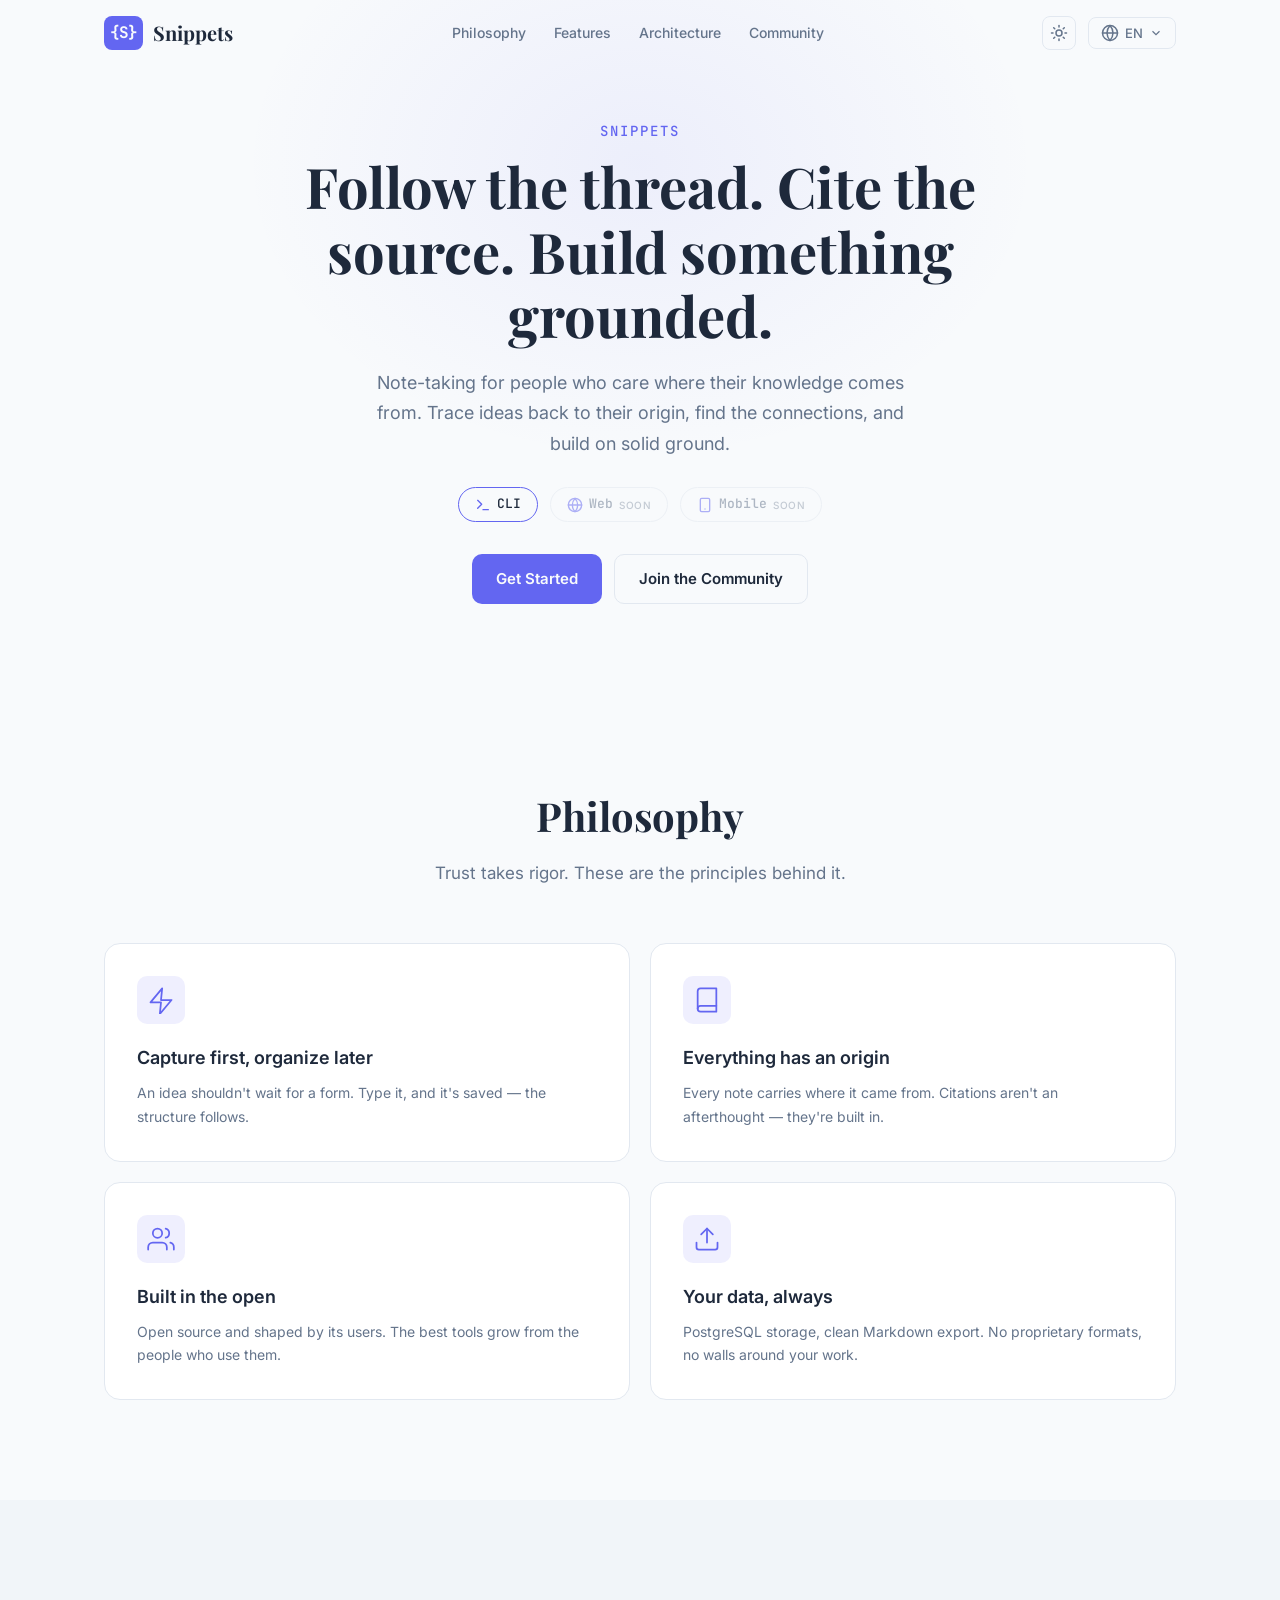
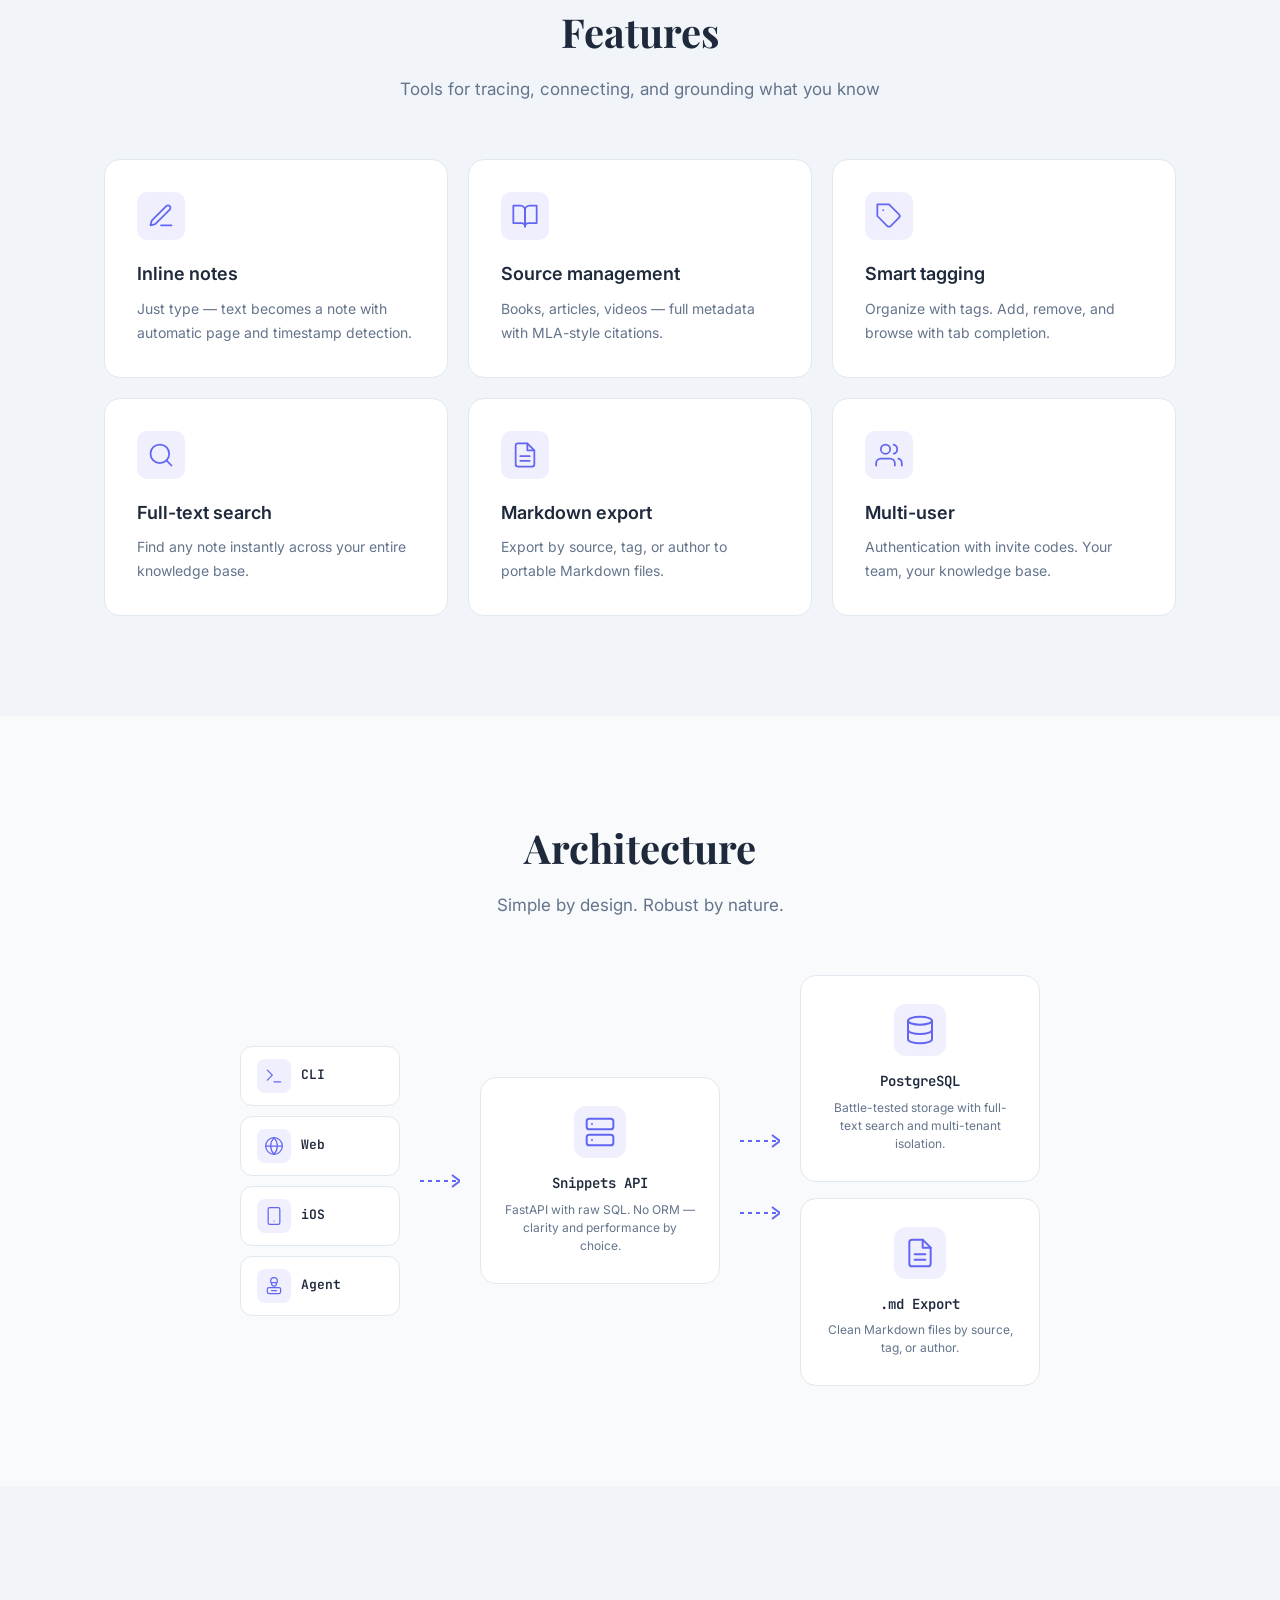
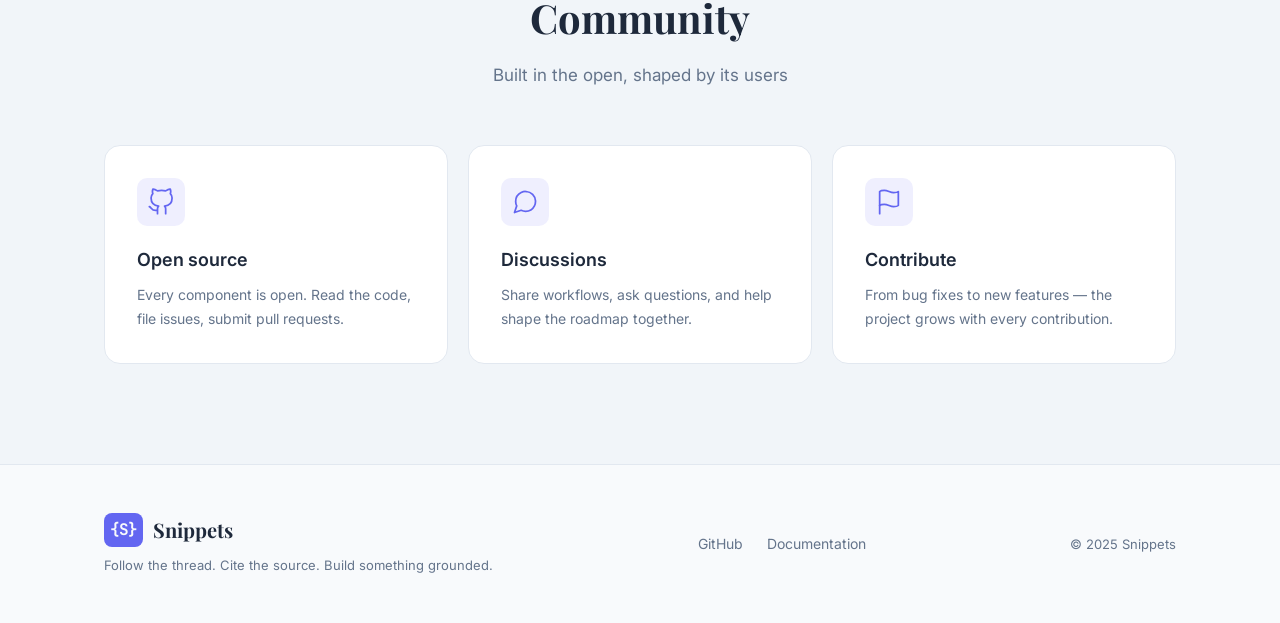
==== index.html @ 4812887b "Point community CTA to Reddit r/Snippets_eu Co-Authored-By: Claude Opus 4.6 <noreply@anthropic.com>" ====
<!DOCTYPE html>
<html lang="en" dir="ltr">
<head>
  <meta charset="UTF-8">
  <meta name="viewport" content="width=device-width, initial-scale=1.0">
  <title data-i18n="meta.title">Snippets — Follow the thread. Cite the source. Build something grounded.</title>
  <meta name="description" content="Note-taking tools for people who care where their knowledge comes from. Trace ideas to their source across CLI, web, and mobile.">
  <link rel="icon" href="data:image/svg+xml,<svg xmlns='http://www.w3.org/2000/svg' viewBox='0 0 32 32'><rect width='32' height='32' rx='6' fill='%236366f1'/><text x='16' y='23' text-anchor='middle' font-family='monospace' font-size='16' font-weight='bold' fill='%23ffffff'>{S}</text></svg>">
  <link rel="preconnect" href="https://fonts.googleapis.com">
  <link rel="preconnect" href="https://fonts.gstatic.com" crossorigin>
  <link href="https://fonts.googleapis.com/css2?family=Inter:wght@400;500;600;700&family=Playfair+Display:wght@700&family=JetBrains+Mono:wght@400;500&display=swap" rel="stylesheet">
  <link rel="stylesheet" href="style.css?v=4">
</head>
<body>

  <!-- Navigation -->
  <nav class="nav" id="nav">
    <div class="container nav-inner">
      <a href="#" class="nav-logo">
        <span class="logo-mark">{S}</span>
        <span class="logo-text">Snippets</span>
      </a>
      <div class="nav-links" id="nav-links">
        <a href="#philosophy" data-i18n="nav.philosophy">Philosophy</a>
        <a href="#features" data-i18n="nav.features">Features</a>
        <a href="#architecture" data-i18n="nav.architecture">Architecture</a>
        <a href="#community" data-i18n="nav.community">Community</a>
      </div>
      <div class="nav-actions">
        <button class="theme-toggle" id="theme-toggle" aria-label="Toggle theme">
          <svg class="icon-auto" width="18" height="18" viewBox="0 0 24 24" fill="none" stroke="currentColor" stroke-width="2" stroke-linecap="round" stroke-linejoin="round"><circle cx="12" cy="12" r="4"/><path d="M12 2v2"/><path d="M12 20v2"/><path d="M4.93 4.93l1.41 1.41"/><path d="M17.66 17.66l1.41 1.41"/><path d="M2 12h2"/><path d="M20 12h2"/><path d="M4.93 19.07l1.41-1.41"/><path d="M17.66 6.34l1.41-1.41"/></svg>
          <svg class="icon-sun" width="18" height="18" viewBox="0 0 24 24" fill="none" stroke="currentColor" stroke-width="2" stroke-linecap="round" stroke-linejoin="round"><circle cx="12" cy="12" r="5"/><path d="M12 1v2"/><path d="M12 21v2"/><path d="M4.22 4.22l1.42 1.42"/><path d="M18.36 18.36l1.42 1.42"/><path d="M1 12h2"/><path d="M21 12h2"/><path d="M4.22 19.78l1.42-1.42"/><path d="M18.36 5.64l1.42-1.42"/></svg>
          <svg class="icon-moon" width="18" height="18" viewBox="0 0 24 24" fill="none" stroke="currentColor" stroke-width="2" stroke-linecap="round" stroke-linejoin="round"><path d="M21 12.79A9 9 0 1 1 11.21 3 7 7 0 0 0 21 12.79z"/></svg>
        </button>
        <div class="lang-switcher" id="lang-switcher">
          <button class="lang-btn" id="lang-btn" aria-label="Select language">
            <svg width="18" height="18" viewBox="0 0 24 24" fill="none" stroke="currentColor" stroke-width="2" stroke-linecap="round" stroke-linejoin="round"><circle cx="12" cy="12" r="10"/><path d="M2 12h20"/><path d="M12 2a15.3 15.3 0 0 1 4 10 15.3 15.3 0 0 1-4 10 15.3 15.3 0 0 1-4-10 15.3 15.3 0 0 1 4-10z"/></svg>
            <span id="current-lang">EN</span>
            <svg class="chevron" width="14" height="14" viewBox="0 0 24 24" fill="none" stroke="currentColor" stroke-width="2"><path d="M6 9l6 6 6-6"/></svg>
          </button>
          <div class="lang-dropdown" id="lang-dropdown"></div>
        </div>
        <button class="hamburger" id="hamburger" aria-label="Menu">
          <span></span><span></span><span></span>
        </button>
      </div>
    </div>
  </nav>

  <!-- Hero -->
  <section class="hero" id="hero">
    <div class="hero-glow"></div>
    <div class="container hero-inner">
      <div class="hero-content">
        <h1>
          <span class="hero-pre">Snippets</span>
          <span class="hero-tagline" data-i18n="hero.tagline">Follow the thread.<br>Cite the source.<br>Build something grounded.</span>
        </h1>
        <p class="hero-subtitle" data-i18n="hero.subtitle">Note-taking for people who care where their knowledge comes from. Trace ideas back to their origin, find the connections, and build on solid ground.</p>
        <div class="hero-platforms">
          <a href="https://cli.snippets.eu" class="platform-tag platform-active">
            <svg width="16" height="16" viewBox="0 0 24 24" fill="none" stroke="currentColor" stroke-width="2" stroke-linecap="round" stroke-linejoin="round"><polyline points="4 17 10 11 4 5"/><line x1="12" y1="19" x2="20" y2="19"/></svg>
            CLI
          </a>
          <span class="platform-tag platform-soon">
            <svg width="16" height="16" viewBox="0 0 24 24" fill="none" stroke="currentColor" stroke-width="2" stroke-linecap="round" stroke-linejoin="round"><circle cx="12" cy="12" r="10"/><line x1="2" y1="12" x2="22" y2="12"/><path d="M12 2a15.3 15.3 0 0 1 4 10 15.3 15.3 0 0 1-4 10 15.3 15.3 0 0 1-4-10 15.3 15.3 0 0 1 4-10z"/></svg>
            Web <small>soon</small>
          </span>
          <span class="platform-tag platform-soon">
            <svg width="16" height="16" viewBox="0 0 24 24" fill="none" stroke="currentColor" stroke-width="2" stroke-linecap="round" stroke-linejoin="round"><rect x="5" y="2" width="14" height="20" rx="2" ry="2"/><line x1="12" y1="18" x2="12.01" y2="18"/></svg>
            Mobile <small>soon</small>
          </span>
        </div>
        <div class="hero-ctas">
          <a href="https://cli.snippets.eu/#setup" class="btn btn-primary" data-i18n="hero.cta">Get Started</a>
          <a href="https://www.reddit.com/r/Snippets_eu/" class="btn btn-secondary" data-i18n="hero.community">Join the Community</a>
        </div>
      </div>
    </div>
  </section>

  <!-- Philosophy -->
  <section class="section" id="philosophy">
    <div class="container">
      <div class="section-header reveal">
        <h2 data-i18n="phil.title">Philosophy</h2>
        <p data-i18n="phil.subtitle">Trust takes rigor. These are the principles behind it.</p>
      </div>
      <div class="grid grid-2x2">
        <div class="card reveal">
          <div class="card-icon">
            <svg width="28" height="28" viewBox="0 0 24 24" fill="none" stroke="currentColor" stroke-width="1.5" stroke-linecap="round" stroke-linejoin="round"><path d="M13 2L3 14h9l-1 10 10-12h-9l1-10z"/></svg>
          </div>
          <h3 data-i18n="phil.speed.title">Capture first, organize later</h3>
          <p data-i18n="phil.speed.desc">An idea shouldn't wait for a form. Type it, and it's saved — the structure follows.</p>
        </div>
        <div class="card reveal">
          <div class="card-icon">
            <svg width="28" height="28" viewBox="0 0 24 24" fill="none" stroke="currentColor" stroke-width="1.5" stroke-linecap="round" stroke-linejoin="round"><path d="M4 19.5A2.5 2.5 0 0 1 6.5 17H20"/><path d="M6.5 2H20v20H6.5A2.5 2.5 0 0 1 4 19.5v-15A2.5 2.5 0 0 1 6.5 2z"/></svg>
          </div>
          <h3 data-i18n="phil.source.title">Everything has an origin</h3>
          <p data-i18n="phil.source.desc">Every note carries where it came from. Citations aren't an afterthought — they're built in.</p>
        </div>
        <div class="card reveal">
          <div class="card-icon">
            <svg width="28" height="28" viewBox="0 0 24 24" fill="none" stroke="currentColor" stroke-width="1.5" stroke-linecap="round" stroke-linejoin="round"><path d="M17 21v-2a4 4 0 0 0-4-4H5a4 4 0 0 0-4 4v2"/><circle cx="9" cy="7" r="4"/><path d="M23 21v-2a4 4 0 0 0-3-3.87"/><path d="M16 3.13a4 4 0 0 1 0 7.75"/></svg>
          </div>
          <h3 data-i18n="phil.community.title">Built in the open</h3>
          <p data-i18n="phil.community.desc">Open source and shaped by its users. The best tools grow from the people who use them.</p>
        </div>
        <div class="card reveal">
          <div class="card-icon">
            <svg width="28" height="28" viewBox="0 0 24 24" fill="none" stroke="currentColor" stroke-width="1.5" stroke-linecap="round" stroke-linejoin="round"><path d="M21 15v4a2 2 0 0 1-2 2H5a2 2 0 0 1-2-2v-4"/><polyline points="17 8 12 3 7 8"/><line x1="12" y1="3" x2="12" y2="15"/></svg>
          </div>
          <h3 data-i18n="phil.export.title">Your data, always</h3>
          <p data-i18n="phil.export.desc">PostgreSQL storage, clean Markdown export. No proprietary formats, no walls around your work.</p>
        </div>
      </div>
    </div>
  </section>

  <!-- Features -->
  <section class="section section-alt" id="features">
    <div class="container">
      <div class="section-header reveal">
        <h2 data-i18n="feat.title">Features</h2>
        <p data-i18n="feat.subtitle">Tools for tracing, connecting, and grounding what you know</p>
      </div>
      <div class="grid grid-3x2">
        <div class="card reveal">
          <div class="card-icon">
            <svg width="28" height="28" viewBox="0 0 24 24" fill="none" stroke="currentColor" stroke-width="1.5" stroke-linecap="round" stroke-linejoin="round"><path d="M12 20h9"/><path d="M16.5 3.5a2.121 2.121 0 0 1 3 3L7 19l-4 1 1-4L16.5 3.5z"/></svg>
          </div>
          <h3 data-i18n="feat.notes.title">Inline notes</h3>
          <p data-i18n="feat.notes.desc">Just type — text becomes a note with automatic page and timestamp detection.</p>
        </div>
        <div class="card reveal">
          <div class="card-icon">
            <svg width="28" height="28" viewBox="0 0 24 24" fill="none" stroke="currentColor" stroke-width="1.5" stroke-linecap="round" stroke-linejoin="round"><path d="M2 3h6a4 4 0 0 1 4 4v14a3 3 0 0 0-3-3H2z"/><path d="M22 3h-6a4 4 0 0 0-4 4v14a3 3 0 0 1 3-3h7z"/></svg>
          </div>
          <h3 data-i18n="feat.sources.title">Source management</h3>
          <p data-i18n="feat.sources.desc">Books, articles, videos — full metadata with MLA-style citations.</p>
        </div>
        <div class="card reveal">
          <div class="card-icon">
            <svg width="28" height="28" viewBox="0 0 24 24" fill="none" stroke="currentColor" stroke-width="1.5" stroke-linecap="round" stroke-linejoin="round"><path d="M20.59 13.41l-7.17 7.17a2 2 0 0 1-2.83 0L2 12V2h10l8.59 8.59a2 2 0 0 1 0 2.82z"/><line x1="7" y1="7" x2="7.01" y2="7"/></svg>
          </div>
          <h3 data-i18n="feat.tags.title">Smart tagging</h3>
          <p data-i18n="feat.tags.desc">Organize with tags. Add, remove, and browse with tab completion.</p>
        </div>
        <div class="card reveal">
          <div class="card-icon">
            <svg width="28" height="28" viewBox="0 0 24 24" fill="none" stroke="currentColor" stroke-width="1.5" stroke-linecap="round" stroke-linejoin="round"><circle cx="11" cy="11" r="8"/><line x1="21" y1="21" x2="16.65" y2="16.65"/></svg>
          </div>
          <h3 data-i18n="feat.search.title">Full-text search</h3>
          <p data-i18n="feat.search.desc">Find any note instantly across your entire knowledge base.</p>
        </div>
        <div class="card reveal">
          <div class="card-icon">
            <svg width="28" height="28" viewBox="0 0 24 24" fill="none" stroke="currentColor" stroke-width="1.5" stroke-linecap="round" stroke-linejoin="round"><path d="M14 2H6a2 2 0 0 0-2 2v16a2 2 0 0 0 2 2h12a2 2 0 0 0 2-2V8z"/><polyline points="14 2 14 8 20 8"/><line x1="16" y1="13" x2="8" y2="13"/><line x1="16" y1="17" x2="8" y2="17"/></svg>
          </div>
          <h3 data-i18n="feat.export.title">Markdown export</h3>
          <p data-i18n="feat.export.desc">Export by source, tag, or author to portable Markdown files.</p>
        </div>
        <div class="card reveal">
          <div class="card-icon">
            <svg width="28" height="28" viewBox="0 0 24 24" fill="none" stroke="currentColor" stroke-width="1.5" stroke-linecap="round" stroke-linejoin="round"><path d="M17 21v-2a4 4 0 0 0-4-4H5a4 4 0 0 0-4 4v2"/><circle cx="9" cy="7" r="4"/><path d="M23 21v-2a4 4 0 0 0-3-3.87"/><path d="M16 3.13a4 4 0 0 1 0 7.75"/></svg>
          </div>
          <h3 data-i18n="feat.multi.title">Multi-user</h3>
          <p data-i18n="feat.multi.desc">Authentication with invite codes. Your team, your knowledge base.</p>
        </div>
      </div>
    </div>
  </section>

  <!-- Architecture -->
  <section class="section" id="architecture">
    <div class="container">
      <div class="section-header reveal">
        <h2 data-i18n="arch.title">Architecture</h2>
        <p data-i18n="arch.subtitle">Simple by design. Robust by nature.</p>
      </div>
      <div class="arch-diagram reveal">
        <div class="arch-col arch-col-clients">
          <div class="arch-client">
            <div class="arch-client-icon">
              <svg width="20" height="20" viewBox="0 0 24 24" fill="none" stroke="currentColor" stroke-width="1.5" stroke-linecap="round" stroke-linejoin="round"><polyline points="4 17 10 11 4 5"/><line x1="12" y1="19" x2="20" y2="19"/></svg>
            </div>
            <span>CLI</span>
          </div>
          <div class="arch-client">
            <div class="arch-client-icon">
              <svg width="20" height="20" viewBox="0 0 24 24" fill="none" stroke="currentColor" stroke-width="1.5" stroke-linecap="round" stroke-linejoin="round"><circle cx="12" cy="12" r="10"/><line x1="2" y1="12" x2="22" y2="12"/><path d="M12 2a15.3 15.3 0 0 1 4 10 15.3 15.3 0 0 1-4 10 15.3 15.3 0 0 1-4-10 15.3 15.3 0 0 1 4-10z"/></svg>
            </div>
            <span>Web</span>
          </div>
          <div class="arch-client">
            <div class="arch-client-icon">
              <svg width="20" height="20" viewBox="0 0 24 24" fill="none" stroke="currentColor" stroke-width="1.5" stroke-linecap="round" stroke-linejoin="round"><rect x="5" y="2" width="14" height="20" rx="2" ry="2"/><line x1="12" y1="18" x2="12.01" y2="18"/></svg>
            </div>
            <span>iOS</span>
          </div>
          <div class="arch-client">
            <div class="arch-client-icon">
              <svg width="20" height="20" viewBox="0 0 24 24" fill="none" stroke="currentColor" stroke-width="1.5" stroke-linecap="round" stroke-linejoin="round"><path d="M12 2a4 4 0 0 1 4 4v1a1 1 0 0 1-1 1H9a1 1 0 0 1-1-1V6a4 4 0 0 1 4-4z"/><path d="M9 8v1a3 3 0 0 0 6 0V8"/><rect x="4" y="14" width="16" height="7" rx="2"/><line x1="9" y1="17.5" x2="15" y2="17.5"/></svg>
            </div>
            <span>Agent</span>
          </div>
        </div>
        <div class="arch-col arch-col-arrow">
          <svg width="40" height="24" viewBox="0 0 40 24"><path d="M0 12h40" stroke="var(--accent)" stroke-width="2" stroke-dasharray="4 4"/><path d="M32 6l8 6-8 6" fill="none" stroke="var(--accent)" stroke-width="2"/></svg>
        </div>
        <div class="arch-col arch-col-center">
          <div class="arch-node">
            <div class="arch-icon">
              <svg width="32" height="32" viewBox="0 0 24 24" fill="none" stroke="currentColor" stroke-width="1.5" stroke-linecap="round" stroke-linejoin="round"><rect x="2" y="2" width="20" height="8" rx="2" ry="2"/><rect x="2" y="14" width="20" height="8" rx="2" ry="2"/><line x1="6" y1="6" x2="6.01" y2="6"/><line x1="6" y1="18" x2="6.01" y2="18"/></svg>
            </div>
            <h3>Snippets API</h3>
            <p data-i18n="arch.api.desc">FastAPI with raw SQL. No ORM — clarity and performance by choice.</p>
          </div>
        </div>
        <div class="arch-col arch-col-arrow-split">
          <div class="arch-arrow-up">
            <svg width="40" height="24" viewBox="0 0 40 24"><path d="M0 12h40" stroke="var(--accent)" stroke-width="2" stroke-dasharray="4 4"/><path d="M32 6l8 6-8 6" fill="none" stroke="var(--accent)" stroke-width="2"/></svg>
          </div>
          <div class="arch-arrow-down">
            <svg width="40" height="24" viewBox="0 0 40 24"><path d="M0 12h40" stroke="var(--accent)" stroke-width="2" stroke-dasharray="4 4"/><path d="M32 6l8 6-8 6" fill="none" stroke="var(--accent)" stroke-width="2"/></svg>
          </div>
        </div>
        <div class="arch-col arch-col-outputs">
          <div class="arch-node">
            <div class="arch-icon">
              <svg width="32" height="32" viewBox="0 0 24 24" fill="none" stroke="currentColor" stroke-width="1.5" stroke-linecap="round" stroke-linejoin="round"><ellipse cx="12" cy="5" rx="9" ry="3"/><path d="M21 12c0 1.66-4 3-9 3s-9-1.34-9-3"/><path d="M3 5v14c0 1.66 4 3 9 3s9-1.34 9-3V5"/></svg>
            </div>
            <h3>PostgreSQL</h3>
            <p data-i18n="arch.db.desc">Battle-tested storage with full-text search and multi-tenant isolation.</p>
          </div>
          <div class="arch-node arch-node-export">
            <div class="arch-icon">
              <svg width="32" height="32" viewBox="0 0 24 24" fill="none" stroke="currentColor" stroke-width="1.5" stroke-linecap="round" stroke-linejoin="round"><path d="M14 2H6a2 2 0 0 0-2 2v16a2 2 0 0 0 2 2h12a2 2 0 0 0 2-2V8z"/><polyline points="14 2 14 8 20 8"/><line x1="16" y1="13" x2="8" y2="13"/><line x1="16" y1="17" x2="8" y2="17"/></svg>
            </div>
            <h3>.md Export</h3>
            <p data-i18n="arch.export.desc">Clean Markdown files by source, tag, or author.</p>
          </div>
        </div>
      </div>
    </div>
  </section>

  <!-- Community -->
  <section class="section section-alt" id="community">
    <div class="container">
      <div class="section-header reveal">
        <h2 data-i18n="comm.title">Community</h2>
        <p data-i18n="comm.subtitle">Built in the open, shaped by researchers</p>
      </div>
      <div class="grid grid-3">
        <div class="card reveal">
          <div class="card-icon">
            <svg width="28" height="28" viewBox="0 0 24 24" fill="none" stroke="currentColor" stroke-width="1.5" stroke-linecap="round" stroke-linejoin="round"><path d="M9 19c-5 1.5-5-2.5-7-3m14 6v-3.87a3.37 3.37 0 0 0-.94-2.61c3.14-.35 6.44-1.54 6.44-7A5.44 5.44 0 0 0 20 4.77 5.07 5.07 0 0 0 19.91 1S18.73.65 16 2.48a13.38 13.38 0 0 0-7 0C6.27.65 5.09 1 5.09 1A5.07 5.07 0 0 0 5 4.77a5.44 5.44 0 0 0-1.5 3.78c0 5.42 3.3 6.61 6.44 7A3.37 3.37 0 0 0 9 18.13V22"/></svg>
          </div>
          <h3 data-i18n="comm.open.title">Open source</h3>
          <p data-i18n="comm.open.desc">Every component is open. Read the code, file issues, submit pull requests.</p>
        </div>
        <div class="card reveal">
          <div class="card-icon">
            <svg width="28" height="28" viewBox="0 0 24 24" fill="none" stroke="currentColor" stroke-width="1.5" stroke-linecap="round" stroke-linejoin="round"><path d="M21 11.5a8.38 8.38 0 0 1-.9 3.8 8.5 8.5 0 0 1-7.6 4.7 8.38 8.38 0 0 1-3.8-.9L3 21l1.9-5.7a8.38 8.38 0 0 1-.9-3.8 8.5 8.5 0 0 1 4.7-7.6 8.38 8.38 0 0 1 3.8-.9h.5a8.48 8.48 0 0 1 8 8v.5z"/></svg>
          </div>
          <h3 data-i18n="comm.discuss.title">Discussions</h3>
          <p data-i18n="comm.discuss.desc">Share workflows, ask questions, and help shape the roadmap with other researchers.</p>
        </div>
        <div class="card reveal">
          <div class="card-icon">
            <svg width="28" height="28" viewBox="0 0 24 24" fill="none" stroke="currentColor" stroke-width="1.5" stroke-linecap="round" stroke-linejoin="round"><path d="M4 15s1-1 4-1 5 2 8 2 4-1 4-1V3s-1 1-4 1-5-2-8-2-4 1-4 1z"/><line x1="4" y1="22" x2="4" y2="15"/></svg>
          </div>
          <h3 data-i18n="comm.contrib.title">Contribute</h3>
          <p data-i18n="comm.contrib.desc">From bug fixes to new features — the project grows with every contribution.</p>
        </div>
      </div>
    </div>
  </section>

  <!-- Footer -->
  <footer class="footer">
    <div class="container footer-inner">
      <div class="footer-brand">
        <div class="nav-logo">
          <span class="logo-mark">{S}</span>
          <span class="logo-text">Snippets</span>
        </div>
        <p class="footer-tagline" data-i18n="footer.tagline">Follow the thread. Cite the source. Build something grounded.</p>
      </div>
      <div class="footer-links">
        <a href="https://github.com" data-i18n="footer.github">GitHub</a>
        <a href="https://github.com" data-i18n="footer.docs">Documentation</a>
      </div>
      <div class="footer-copy">
        <p>&copy; 2025 Snippets</p>
      </div>
    </div>
  </footer>

  <script src="i18n.js?v=4"></script>
  <script src="main.js?v=4"></script>
</body>
</html>
---- style.css ----
/* === Custom Properties === */
:root {
  --bg-primary: #0a0e17;
  --bg-secondary: #0f1520;
  --bg-card: #141c2b;
  --bg-card-hover: #1a2438;
  --text-primary: #eaf0f6;
  --text-secondary: #7a8ba0;
  --accent: #6366f1;
  --accent-light: #818cf8;
  --accent-glow: rgba(99, 102, 241, 0.15);
  --border: #1e293b;
  --border-hover: #6366f1;
  --nav-scrolled-bg: rgba(10, 14, 23, 0.85);
  --nav-mobile-bg: rgba(10, 14, 23, 0.97);
  --shadow-dropdown: rgba(0, 0, 0, 0.4);
  --btn-secondary-hover-bg: rgba(255, 255, 255, 0.03);
  --radius: 12px;
  --radius-lg: 16px;
  --font-body: 'Inter', -apple-system, BlinkMacSystemFont, 'Segoe UI', sans-serif;
  --font-heading: 'Playfair Display', Georgia, 'Times New Roman', serif;
  --font-mono: 'JetBrains Mono', 'Fira Code', 'Cascadia Code', monospace;
  --container: 1120px;
}

/* === Light Mode === */
@media (prefers-color-scheme: light) {
  :root:not([data-theme="dark"]) {
    --bg-primary: #f8fafc;
    --bg-secondary: #f1f5f9;
    --bg-card: #ffffff;
    --bg-card-hover: #f1f5f9;
    --text-primary: #1e293b;
    --text-secondary: #64748b;
    --accent-light: #4f46e5;
    --accent-glow: rgba(99, 102, 241, 0.1);
    --border: #e2e8f0;
    --nav-scrolled-bg: rgba(248, 250, 252, 0.85);
    --nav-mobile-bg: rgba(248, 250, 252, 0.97);
    --shadow-dropdown: rgba(0, 0, 0, 0.1);
    --btn-secondary-hover-bg: rgba(0, 0, 0, 0.03);
  }
}
[data-theme="light"] {
  --bg-primary: #f8fafc;
  --bg-secondary: #f1f5f9;
  --bg-card: #ffffff;
  --bg-card-hover: #f1f5f9;
  --text-primary: #1e293b;
  --text-secondary: #64748b;
  --accent-light: #4f46e5;
  --accent-glow: rgba(99, 102, 241, 0.1);
  --border: #e2e8f0;
  --nav-scrolled-bg: rgba(248, 250, 252, 0.85);
  --nav-mobile-bg: rgba(248, 250, 252, 0.97);
  --shadow-dropdown: rgba(0, 0, 0, 0.1);
  --btn-secondary-hover-bg: rgba(0, 0, 0, 0.03);
}

/* === Reset === */
*, *::before, *::after { box-sizing: border-box; margin: 0; padding: 0; }
html { scroll-behavior: smooth; -webkit-text-size-adjust: 100%; }
body {
  font-family: var(--font-body);
  background: var(--bg-primary);
  color: var(--text-primary);
  line-height: 1.6;
  -webkit-font-smoothing: antialiased;
  -moz-osx-font-smoothing: grayscale;
  overflow-x: hidden;
}
a { color: var(--accent); text-decoration: none; transition: color 0.2s; }
a:hover { color: var(--accent-light); }
img { max-width: 100%; display: block; }

/* === Container === */
.container {
  max-width: var(--container);
  margin: 0 auto;
  padding: 0 24px;
}

/* === Navigation === */
.nav {
  position: fixed;
  top: 0;
  left: 0;
  right: 0;
  z-index: 100;
  padding: 16px 0;
  transition: background 0.3s, backdrop-filter 0.3s, padding 0.3s;
}
.nav.scrolled {
  background: var(--nav-scrolled-bg);
  backdrop-filter: blur(12px);
  -webkit-backdrop-filter: blur(12px);
  border-bottom: 1px solid var(--border);
  padding: 10px 0;
}
.nav-inner {
  display: flex;
  align-items: center;
  justify-content: space-between;
  gap: 32px;
}
.nav-logo {
  display: flex;
  align-items: center;
  gap: 10px;
  text-decoration: none;
  color: var(--text-primary);
}
.logo-mark {
  display: flex;
  align-items: center;
  justify-content: center;
  min-width: 34px;
  height: 34px;
  padding: 0 6px;
  background: var(--accent);
  color: var(--bg-primary);
  font-family: var(--font-mono);
  font-weight: 700;
  font-size: 16px;
  border-radius: 8px;
  letter-spacing: -1px;
}
.logo-text {
  font-family: var(--font-heading);
  font-size: 20px;
  font-weight: 700;
}
.nav-links {
  display: flex;
  gap: 28px;
}
.nav-links a {
  color: var(--text-secondary);
  font-size: 14px;
  font-weight: 500;
  transition: color 0.2s;
}
.nav-links a:hover { color: var(--text-primary); }
.nav-actions { display: flex; align-items: center; gap: 12px; }

/* Language Switcher */
.lang-switcher { position: relative; }
.lang-btn {
  display: flex;
  align-items: center;
  gap: 6px;
  background: transparent;
  border: 1px solid var(--border);
  color: var(--text-secondary);
  padding: 6px 12px;
  border-radius: 8px;
  cursor: pointer;
  font-size: 13px;
  font-family: var(--font-body);
  font-weight: 500;
  transition: border-color 0.2s, color 0.2s;
}
.lang-btn:hover { border-color: var(--text-secondary); color: var(--text-primary); }
.lang-btn .chevron { transition: transform 0.2s; }
.lang-switcher.open .chevron { transform: rotate(180deg); }
.lang-dropdown {
  position: absolute;
  top: calc(100% + 8px);
  right: 0;
  background: var(--bg-card);
  border: 1px solid var(--border);
  border-radius: var(--radius);
  padding: 8px;
  min-width: 180px;
  max-height: 360px;
  overflow-y: auto;
  opacity: 0;
  visibility: hidden;
  transform: translateY(-8px);
  transition: opacity 0.2s, visibility 0.2s, transform 0.2s;
  box-shadow: 0 12px 32px var(--shadow-dropdown);
  display: grid;
  grid-template-columns: 1fr 1fr;
  gap: 2px;
}
.lang-switcher.open .lang-dropdown {
  opacity: 1;
  visibility: visible;
  transform: translateY(0);
}
.lang-option {
  padding: 6px 10px;
  border-radius: 6px;
  cursor: pointer;
  font-size: 12px;
  color: var(--text-secondary);
  transition: background 0.15s, color 0.15s;
  white-space: nowrap;
}
.lang-option:hover { background: var(--bg-card-hover); color: var(--text-primary); }
.lang-option.active { color: var(--accent); font-weight: 600; }

/* Hamburger */
.hamburger {
  display: none;
  flex-direction: column;
  gap: 5px;
  background: none;
  border: none;
  cursor: pointer;
  padding: 4px;
}
.hamburger span {
  display: block;
  width: 22px;
  height: 2px;
  background: var(--text-secondary);
  border-radius: 1px;
  transition: transform 0.3s, opacity 0.3s;
}
.hamburger.active span:nth-child(1) { transform: translateY(7px) rotate(45deg); }
.hamburger.active span:nth-child(2) { opacity: 0; }
.hamburger.active span:nth-child(3) { transform: translateY(-7px) rotate(-45deg); }

/* === Hero === */
.hero {
  position: relative;
  display: flex;
  align-items: center;
  padding: 120px 0 80px;
  overflow: hidden;
}
.hero-glow {
  position: absolute;
  top: -20%;
  left: 50%;
  transform: translateX(-50%);
  width: 800px;
  height: 600px;
  background: radial-gradient(ellipse, rgba(99, 102, 241, 0.08) 0%, transparent 70%);
  pointer-events: none;
}
.hero-inner {
  display: flex;
  justify-content: center;
  align-items: center;
}
.hero-content { position: relative; z-index: 1; text-align: center; max-width: 700px; }
.hero-pre {
  display: block;
  font-family: var(--font-mono);
  font-size: 14px;
  font-weight: 500;
  color: var(--accent);
  letter-spacing: 2px;
  text-transform: uppercase;
  margin-bottom: 12px;
}
.hero-tagline {
  display: block;
  font-family: var(--font-heading);
  font-size: clamp(36px, 5vw, 56px);
  font-weight: 700;
  line-height: 1.15;
  color: var(--text-primary);
}
.hero-subtitle {
  margin-top: 20px;
  font-size: 18px;
  color: var(--text-secondary);
  max-width: 560px;
  margin-left: auto;
  margin-right: auto;
  line-height: 1.7;
}
.hero-platforms {
  display: flex;
  justify-content: center;
  gap: 12px;
  margin-top: 28px;
  flex-wrap: wrap;
}
.platform-tag {
  display: inline-flex;
  align-items: center;
  gap: 6px;
  padding: 6px 16px;
  border: 1px solid var(--border);
  border-radius: 20px;
  font-size: 13px;
  font-weight: 500;
  color: var(--text-secondary);
  font-family: var(--font-mono);
}
.platform-tag svg { color: var(--accent); }
a.platform-tag { text-decoration: none; transition: border-color 0.2s, background 0.2s; }
.platform-active { border-color: var(--accent); color: var(--text-primary); }
a.platform-active:hover { background: var(--accent-glow); }
.platform-soon { opacity: 0.5; }
.platform-soon small {
  font-size: 10px;
  font-family: var(--font-body);
  text-transform: uppercase;
  letter-spacing: 0.05em;
  opacity: 0.7;
}
.hero-ctas {
  display: flex;
  justify-content: center;
  gap: 12px;
  margin-top: 32px;
  flex-wrap: wrap;
}

/* Buttons */
.btn {
  display: inline-flex;
  align-items: center;
  gap: 8px;
  padding: 12px 24px;
  border-radius: 10px;
  font-size: 15px;
  font-weight: 600;
  font-family: var(--font-body);
  transition: transform 0.2s, box-shadow 0.2s, background 0.2s;
  cursor: pointer;
  border: none;
}
.btn:hover { transform: translateY(-1px); }
.btn-primary {
  background: var(--accent);
  color: var(--bg-primary);
}
.btn-primary:hover {
  background: var(--accent-light);
  color: var(--bg-primary);
  box-shadow: 0 8px 24px rgba(99, 102, 241, 0.25);
}
.btn-secondary {
  background: transparent;
  color: var(--text-primary);
  border: 1px solid var(--border);
}
.btn-secondary:hover {
  border-color: var(--text-secondary);
  color: var(--text-primary);
  background: var(--btn-secondary-hover-bg);
}


/* === Sections === */
.section {
  padding: 100px 0;
}
.section-alt {
  background: var(--bg-secondary);
}
.section-header {
  text-align: center;
  margin-bottom: 56px;
}
.section-header h2 {
  font-family: var(--font-heading);
  font-size: clamp(28px, 4vw, 40px);
  font-weight: 700;
  margin-bottom: 12px;
}
.section-header p {
  font-size: 17px;
  color: var(--text-secondary);
  max-width: 500px;
  margin: 0 auto;
}

/* === Cards === */
.grid {
  display: grid;
  gap: 20px;
}
.grid-2x2 { grid-template-columns: repeat(2, 1fr); }
.grid-3x2 { grid-template-columns: repeat(3, 1fr); }
.grid-2 { grid-template-columns: repeat(2, 1fr); }
.grid-3 { grid-template-columns: repeat(3, 1fr); }

.card {
  background: var(--bg-card);
  border: 1px solid var(--border);
  border-radius: var(--radius-lg);
  padding: 32px;
  transition: border-color 0.3s, box-shadow 0.3s, transform 0.3s;
  position: relative;
}
.card:hover {
  border-color: rgba(99, 102, 241, 0.3);
  box-shadow: 0 0 30px var(--accent-glow);
  transform: translateY(-2px);
}
.card-icon {
  display: flex;
  align-items: center;
  justify-content: center;
  width: 48px;
  height: 48px;
  background: var(--accent-glow);
  border-radius: 10px;
  color: var(--accent);
  margin-bottom: 20px;
}
.card h3 {
  font-family: var(--font-body);
  font-size: 18px;
  font-weight: 600;
  margin-bottom: 8px;
}
.card p {
  font-size: 14px;
  color: var(--text-secondary);
  line-height: 1.7;
}

/* Coming Soon Cards */
.card-soon { position: relative; overflow: hidden; }
.badge {
  display: inline-block;
  font-size: 11px;
  font-weight: 600;
  text-transform: uppercase;
  letter-spacing: 1px;
  color: var(--accent);
  background: var(--accent-glow);
  padding: 4px 12px;
  border-radius: 20px;
  margin-bottom: 16px;
}

/* === Architecture === */
/* Architecture Diagram */
.arch-diagram {
  display: flex;
  align-items: center;
  justify-content: center;
  gap: 20px;
}
.arch-col { display: flex; flex-direction: column; align-items: center; }
.arch-col-clients { gap: 10px; }
.arch-col-arrow { flex-shrink: 0; }
.arch-col-center { flex-shrink: 0; }
.arch-col-arrow-split {
  flex-shrink: 0;
  gap: 40px;
}
.arch-col-outputs { gap: 16px; }
.arch-node {
  max-width: 240px;
  text-align: center;
  background: var(--bg-card);
  border: 1px solid var(--border);
  border-radius: var(--radius-lg);
  padding: 28px 22px;
  transition: border-color 0.3s, box-shadow 0.3s;
}
.arch-node:hover {
  border-color: rgba(99, 102, 241, 0.3);
  box-shadow: 0 0 30px var(--accent-glow);
}
.arch-icon {
  display: flex;
  align-items: center;
  justify-content: center;
  width: 52px;
  height: 52px;
  background: var(--accent-glow);
  border-radius: 12px;
  color: var(--accent);
  margin: 0 auto 14px;
}
.arch-node h3 {
  font-family: var(--font-mono);
  font-size: 14px;
  font-weight: 600;
  margin-bottom: 6px;
  color: var(--text-primary);
}
.arch-node p {
  font-size: 12px;
  color: var(--text-secondary);
  line-height: 1.5;
}
.arch-client {
  display: flex;
  align-items: center;
  gap: 10px;
  width: 160px;
  background: var(--bg-card);
  border: 1px solid var(--border);
  border-radius: var(--radius);
  padding: 12px 16px;
  transition: border-color 0.3s, box-shadow 0.3s;
}
.arch-client:hover {
  border-color: rgba(99, 102, 241, 0.3);
  box-shadow: 0 0 20px var(--accent-glow);
}
.arch-client-icon {
  display: flex;
  align-items: center;
  justify-content: center;
  width: 34px;
  height: 34px;
  background: var(--accent-glow);
  border-radius: 8px;
  color: var(--accent);
  flex-shrink: 0;
}
.arch-client span {
  font-family: var(--font-mono);
  font-size: 13px;
  font-weight: 600;
  color: var(--text-primary);
}

/* === Footer === */
.footer {
  border-top: 1px solid var(--border);
  padding: 48px 0;
}
.footer-inner {
  display: flex;
  align-items: center;
  justify-content: space-between;
  flex-wrap: wrap;
  gap: 24px;
}
.footer-tagline {
  font-size: 13px;
  color: var(--text-secondary);
  margin-top: 8px;
}
.footer-links {
  display: flex;
  gap: 24px;
}
.footer-links a {
  color: var(--text-secondary);
  font-size: 14px;
  transition: color 0.2s;
}
.footer-links a:hover { color: var(--text-primary); }
.footer-copy p {
  font-size: 13px;
  color: var(--text-secondary);
}

/* === Scroll Reveal === */
.reveal {
  opacity: 0;
  transform: translateY(24px);
  transition: opacity 0.6s ease, transform 0.6s ease;
}
.reveal.visible {
  opacity: 1;
  transform: translateY(0);
}

/* === Responsive === */
@media (max-width: 1024px) {
  .hero { min-height: auto; padding: 140px 0 60px; }
  .grid-3x2 { grid-template-columns: repeat(2, 1fr); }
  .grid-3 { grid-template-columns: repeat(2, 1fr); }
  .arch-diagram { flex-direction: column; gap: 16px; }
  .arch-col-clients { flex-direction: row; flex-wrap: wrap; justify-content: center; }
  .arch-col-arrow svg, .arch-col-arrow-split svg { transform: rotate(90deg); }
  .arch-col-arrow-split { flex-direction: row; gap: 40px; }
  .arch-col-outputs { flex-direction: row; gap: 16px; flex-wrap: wrap; justify-content: center; }
  .arch-node { max-width: 280px; }
}

@media (max-width: 768px) {
  .nav-links {
    display: none;
    position: fixed;
    top: 0;
    left: 0;
    right: 0;
    bottom: 0;
    background: var(--nav-mobile-bg);
    backdrop-filter: blur(12px);
    -webkit-backdrop-filter: blur(12px);
    flex-direction: column;
    align-items: center;
    justify-content: center;
    gap: 32px;
    z-index: 90;
  }
  .nav-links.open { display: flex; }
  .nav-links a { font-size: 22px; color: var(--text-primary); }
  .hamburger { display: flex; }
  .hero-tagline { font-size: clamp(28px, 7vw, 40px); }
  .hero-tagline br { display: none; }
  .grid-2x2,
  .grid-3x2,
  .grid-3,
  .grid-2 { grid-template-columns: 1fr; }
  .section { padding: 64px 0; }
  .section-header { margin-bottom: 36px; }
  .lang-dropdown { grid-template-columns: 1fr; min-width: 160px; }
  .footer-inner { flex-direction: column; text-align: center; }
}

@media (max-width: 480px) {
  .container { padding: 0 16px; }
  .card { padding: 24px; }
  .hero-ctas { flex-direction: column; align-items: stretch; }
  .btn { justify-content: center; }
}

/* Theme Toggle */
.theme-toggle {
  display: flex;
  align-items: center;
  justify-content: center;
  width: 34px;
  height: 34px;
  background: transparent;
  border: 1px solid var(--border);
  border-radius: 8px;
  cursor: pointer;
  color: var(--text-secondary);
  transition: border-color 0.2s, color 0.2s;
}
.theme-toggle:hover { border-color: var(--text-secondary); color: var(--text-primary); }
.theme-toggle .icon-moon,
.theme-toggle .icon-sun { display: none; }
.theme-toggle .icon-auto { display: block; }
[data-theme="dark"] .theme-toggle .icon-auto,
[data-theme="dark"] .theme-toggle .icon-sun { display: none; }
[data-theme="dark"] .theme-toggle .icon-moon { display: block; }
[data-theme="light"] .theme-toggle .icon-auto,
[data-theme="light"] .theme-toggle .icon-moon { display: none; }
[data-theme="light"] .theme-toggle .icon-sun { display: block; }

/* Scrollbar */
::-webkit-scrollbar { width: 8px; }
::-webkit-scrollbar-track { background: var(--bg-primary); }
::-webkit-scrollbar-thumb { background: var(--border); border-radius: 4px; }
::-webkit-scrollbar-thumb:hover { background: var(--text-secondary); }
.lang-dropdown::-webkit-scrollbar { width: 4px; }
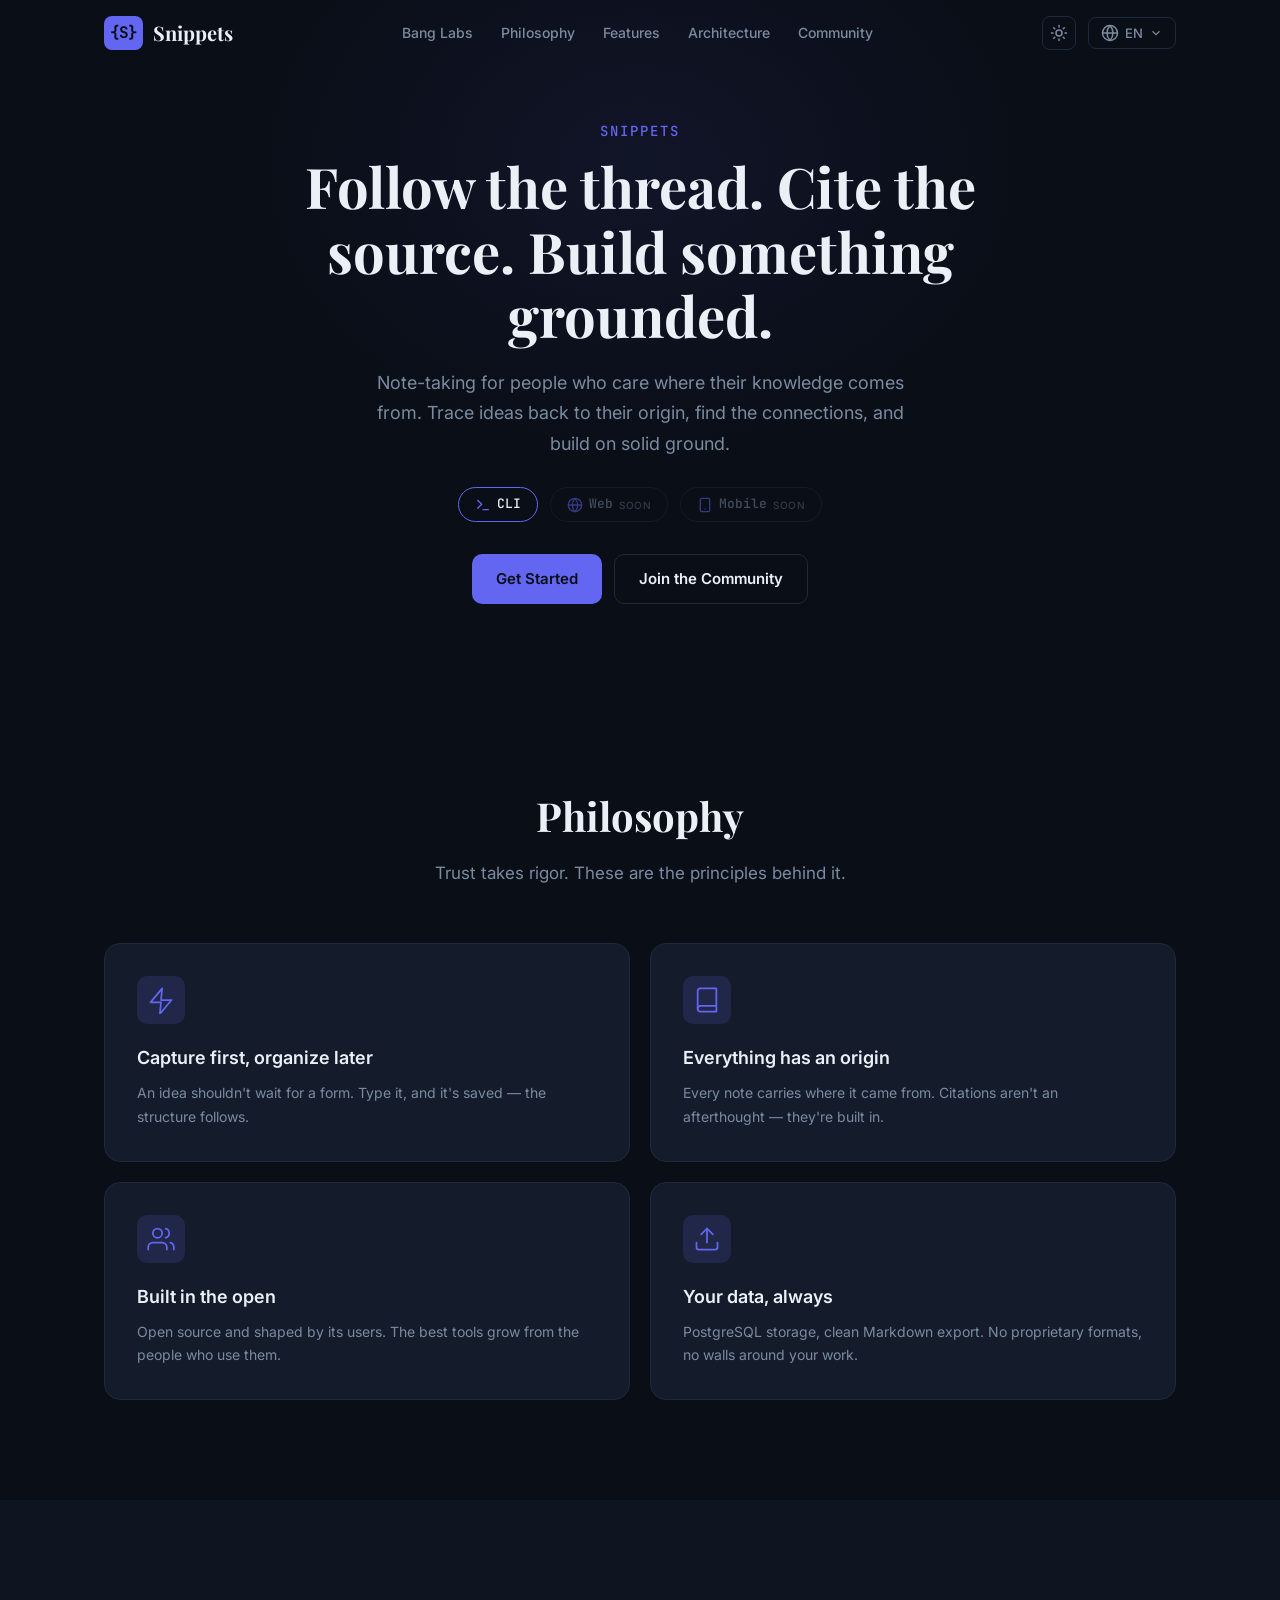
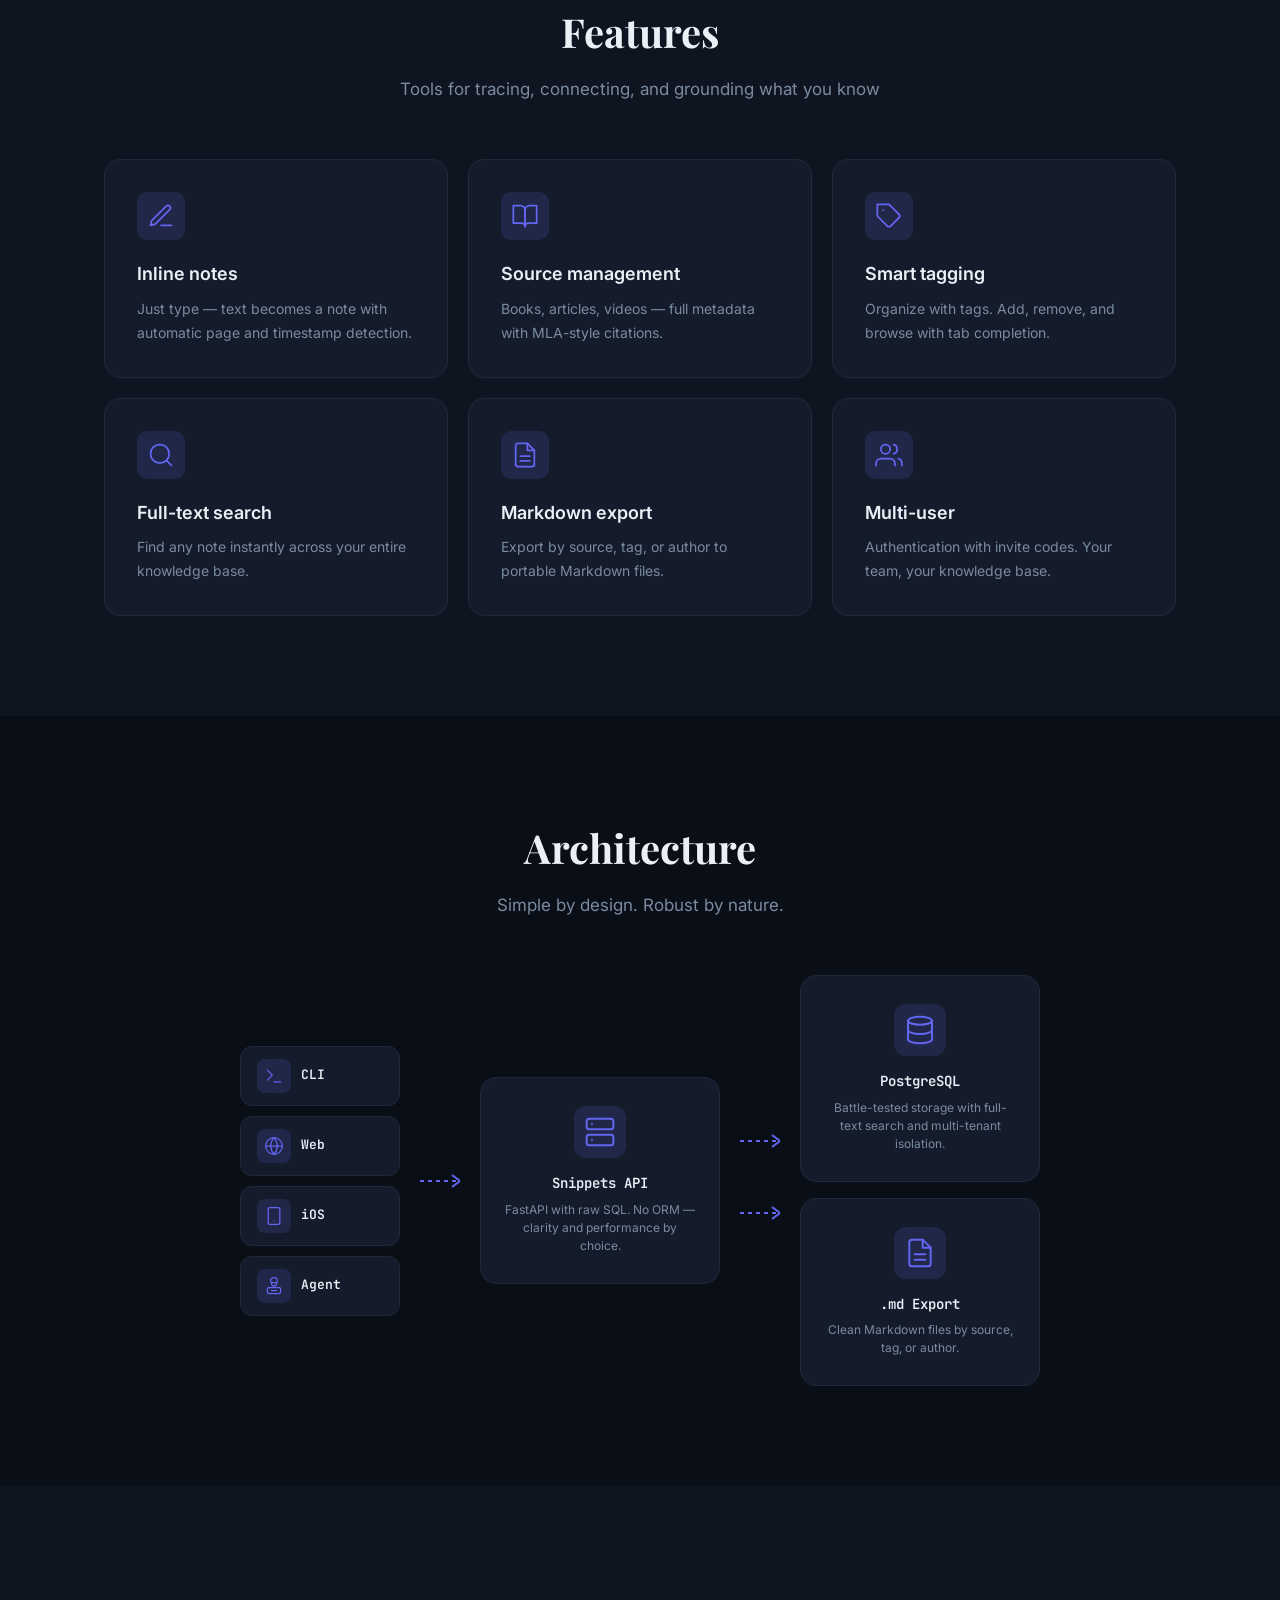
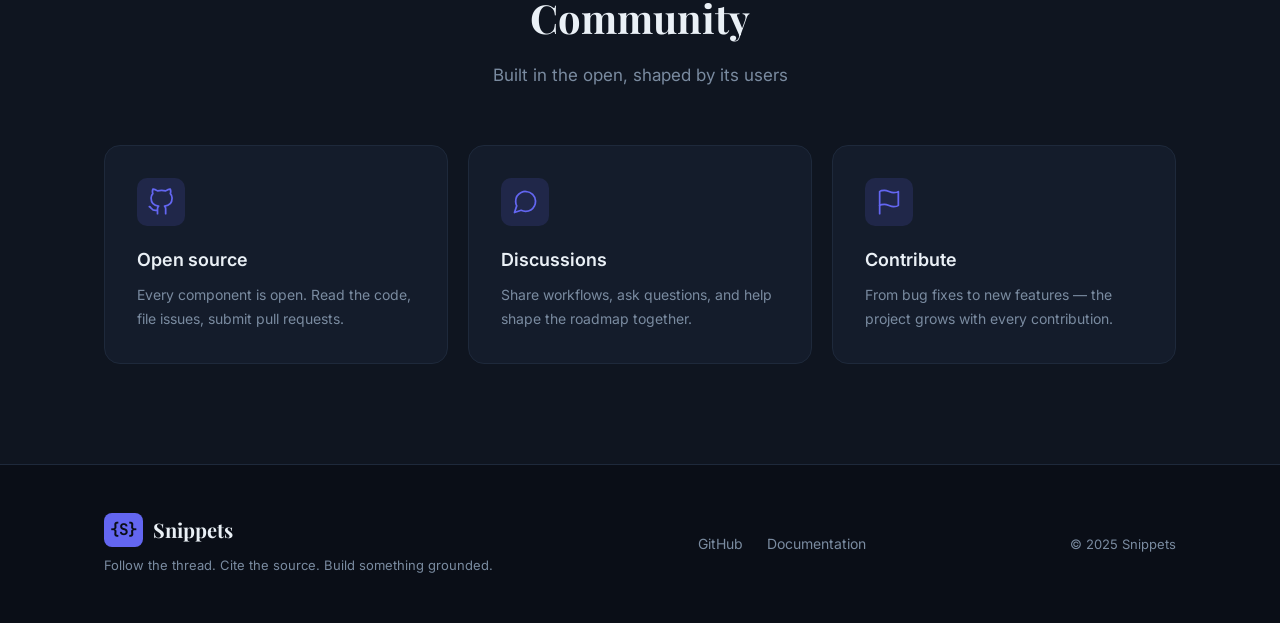
==== commit a1db0f29: "Make community cards clickable links to GitHub and Reddit Co-Authored-By: Claude Opus 4.6 <noreply@a" ====
--- a/index.html
+++ b/index.html
@@ -9,7 +9,7 @@
   <link rel="preconnect" href="https://fonts.googleapis.com">
   <link rel="preconnect" href="https://fonts.gstatic.com" crossorigin>
   <link href="https://fonts.googleapis.com/css2?family=Inter:wght@400;500;600;700&family=Playfair+Display:wght@700&family=JetBrains+Mono:wght@400;500&display=swap" rel="stylesheet">
-  <link rel="stylesheet" href="style.css?v=4">
+  <link rel="stylesheet" href="style.css?v=6">
 </head>
 <body>
 
@@ -21,6 +21,7 @@
         <span class="logo-text">Snippets</span>
       </a>
       <div class="nav-links" id="nav-links">
+        <a href="https://bang-labs.eu">Bang Labs</a>
         <a href="#philosophy" data-i18n="nav.philosophy">Philosophy</a>
         <a href="#features" data-i18n="nav.features">Features</a>
         <a href="#architecture" data-i18n="nav.architecture">Architecture</a>
@@ -255,27 +256,27 @@
         <p data-i18n="comm.subtitle">Built in the open, shaped by researchers</p>
       </div>
       <div class="grid grid-3">
-        <div class="card reveal">
+        <a href="https://github.com/banglabs-eu" class="card card-link reveal">
           <div class="card-icon">
             <svg width="28" height="28" viewBox="0 0 24 24" fill="none" stroke="currentColor" stroke-width="1.5" stroke-linecap="round" stroke-linejoin="round"><path d="M9 19c-5 1.5-5-2.5-7-3m14 6v-3.87a3.37 3.37 0 0 0-.94-2.61c3.14-.35 6.44-1.54 6.44-7A5.44 5.44 0 0 0 20 4.77 5.07 5.07 0 0 0 19.91 1S18.73.65 16 2.48a13.38 13.38 0 0 0-7 0C6.27.65 5.09 1 5.09 1A5.07 5.07 0 0 0 5 4.77a5.44 5.44 0 0 0-1.5 3.78c0 5.42 3.3 6.61 6.44 7A3.37 3.37 0 0 0 9 18.13V22"/></svg>
           </div>
           <h3 data-i18n="comm.open.title">Open source</h3>
           <p data-i18n="comm.open.desc">Every component is open. Read the code, file issues, submit pull requests.</p>
-        </div>
-        <div class="card reveal">
+        </a>
+        <a href="https://www.reddit.com/r/Snippets_eu/" class="card card-link reveal">
           <div class="card-icon">
             <svg width="28" height="28" viewBox="0 0 24 24" fill="none" stroke="currentColor" stroke-width="1.5" stroke-linecap="round" stroke-linejoin="round"><path d="M21 11.5a8.38 8.38 0 0 1-.9 3.8 8.5 8.5 0 0 1-7.6 4.7 8.38 8.38 0 0 1-3.8-.9L3 21l1.9-5.7a8.38 8.38 0 0 1-.9-3.8 8.5 8.5 0 0 1 4.7-7.6 8.38 8.38 0 0 1 3.8-.9h.5a8.48 8.48 0 0 1 8 8v.5z"/></svg>
           </div>
           <h3 data-i18n="comm.discuss.title">Discussions</h3>
           <p data-i18n="comm.discuss.desc">Share workflows, ask questions, and help shape the roadmap with other researchers.</p>
-        </div>
-        <div class="card reveal">
+        </a>
+        <a href="https://github.com/banglabs-eu" class="card card-link reveal">
           <div class="card-icon">
             <svg width="28" height="28" viewBox="0 0 24 24" fill="none" stroke="currentColor" stroke-width="1.5" stroke-linecap="round" stroke-linejoin="round"><path d="M4 15s1-1 4-1 5 2 8 2 4-1 4-1V3s-1 1-4 1-5-2-8-2-4 1-4 1z"/><line x1="4" y1="22" x2="4" y2="15"/></svg>
           </div>
           <h3 data-i18n="comm.contrib.title">Contribute</h3>
           <p data-i18n="comm.contrib.desc">From bug fixes to new features — the project grows with every contribution.</p>
-        </div>
+        </a>
       </div>
     </div>
   </section>
@@ -300,7 +301,7 @@
     </div>
   </footer>
 
-  <script src="i18n.js?v=4"></script>
-  <script src="main.js?v=4"></script>
+  <script src="i18n.js?v=6"></script>
+  <script src="main.js?v=6"></script>
 </body>
 </html>
--- a/style.css
+++ b/style.css
@@ -23,25 +23,9 @@
   --container: 1120px;
 }
 
-/* === Light Mode === */
-@media (prefers-color-scheme: light) {
-  :root:not([data-theme="dark"]) {
-    --bg-primary: #f8fafc;
-    --bg-secondary: #f1f5f9;
-    --bg-card: #ffffff;
-    --bg-card-hover: #f1f5f9;
-    --text-primary: #1e293b;
-    --text-secondary: #64748b;
-    --accent-light: #4f46e5;
-    --accent-glow: rgba(99, 102, 241, 0.1);
-    --border: #e2e8f0;
-    --nav-scrolled-bg: rgba(248, 250, 252, 0.85);
-    --nav-mobile-bg: rgba(248, 250, 252, 0.97);
-    --shadow-dropdown: rgba(0, 0, 0, 0.1);
-    --btn-secondary-hover-bg: rgba(0, 0, 0, 0.03);
-  }
-}
-[data-theme="light"] {
+/* === Light Mode (manual toggle or OS preference) === */
+[data-theme="light"],
+:root:not([data-theme="dark"]):is(.prefers-light) {
   --bg-primary: #f8fafc;
   --bg-secondary: #f1f5f9;
   --bg-card: #ffffff;
@@ -417,6 +401,11 @@
   color: var(--text-secondary);
   line-height: 1.7;
 }
+
+/* Card Links */
+a.card-link { color: inherit; text-decoration: none; display: block; }
+a.card-link h3 { color: var(--text-primary); }
+a.card-link p { color: var(--text-secondary); }
 
 /* Coming Soon Cards */
 .card-soon { position: relative; overflow: hidden; }
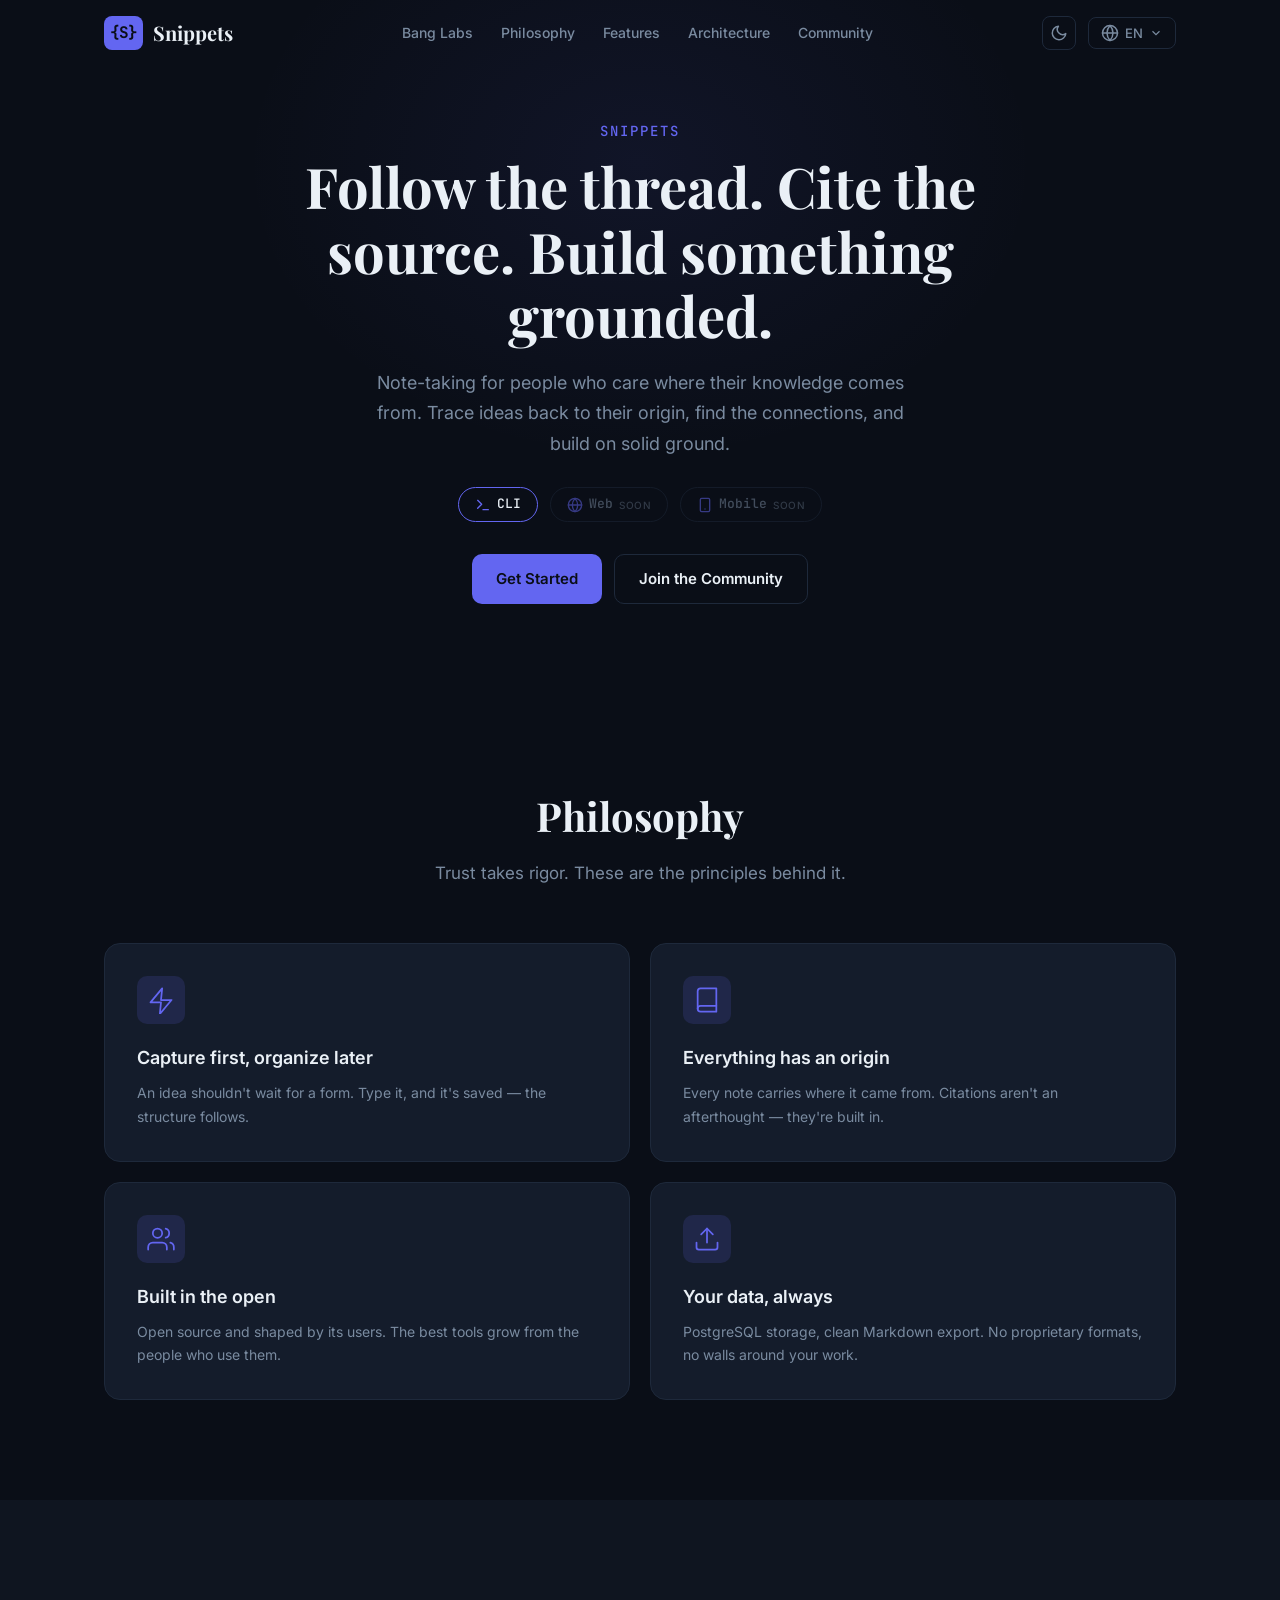
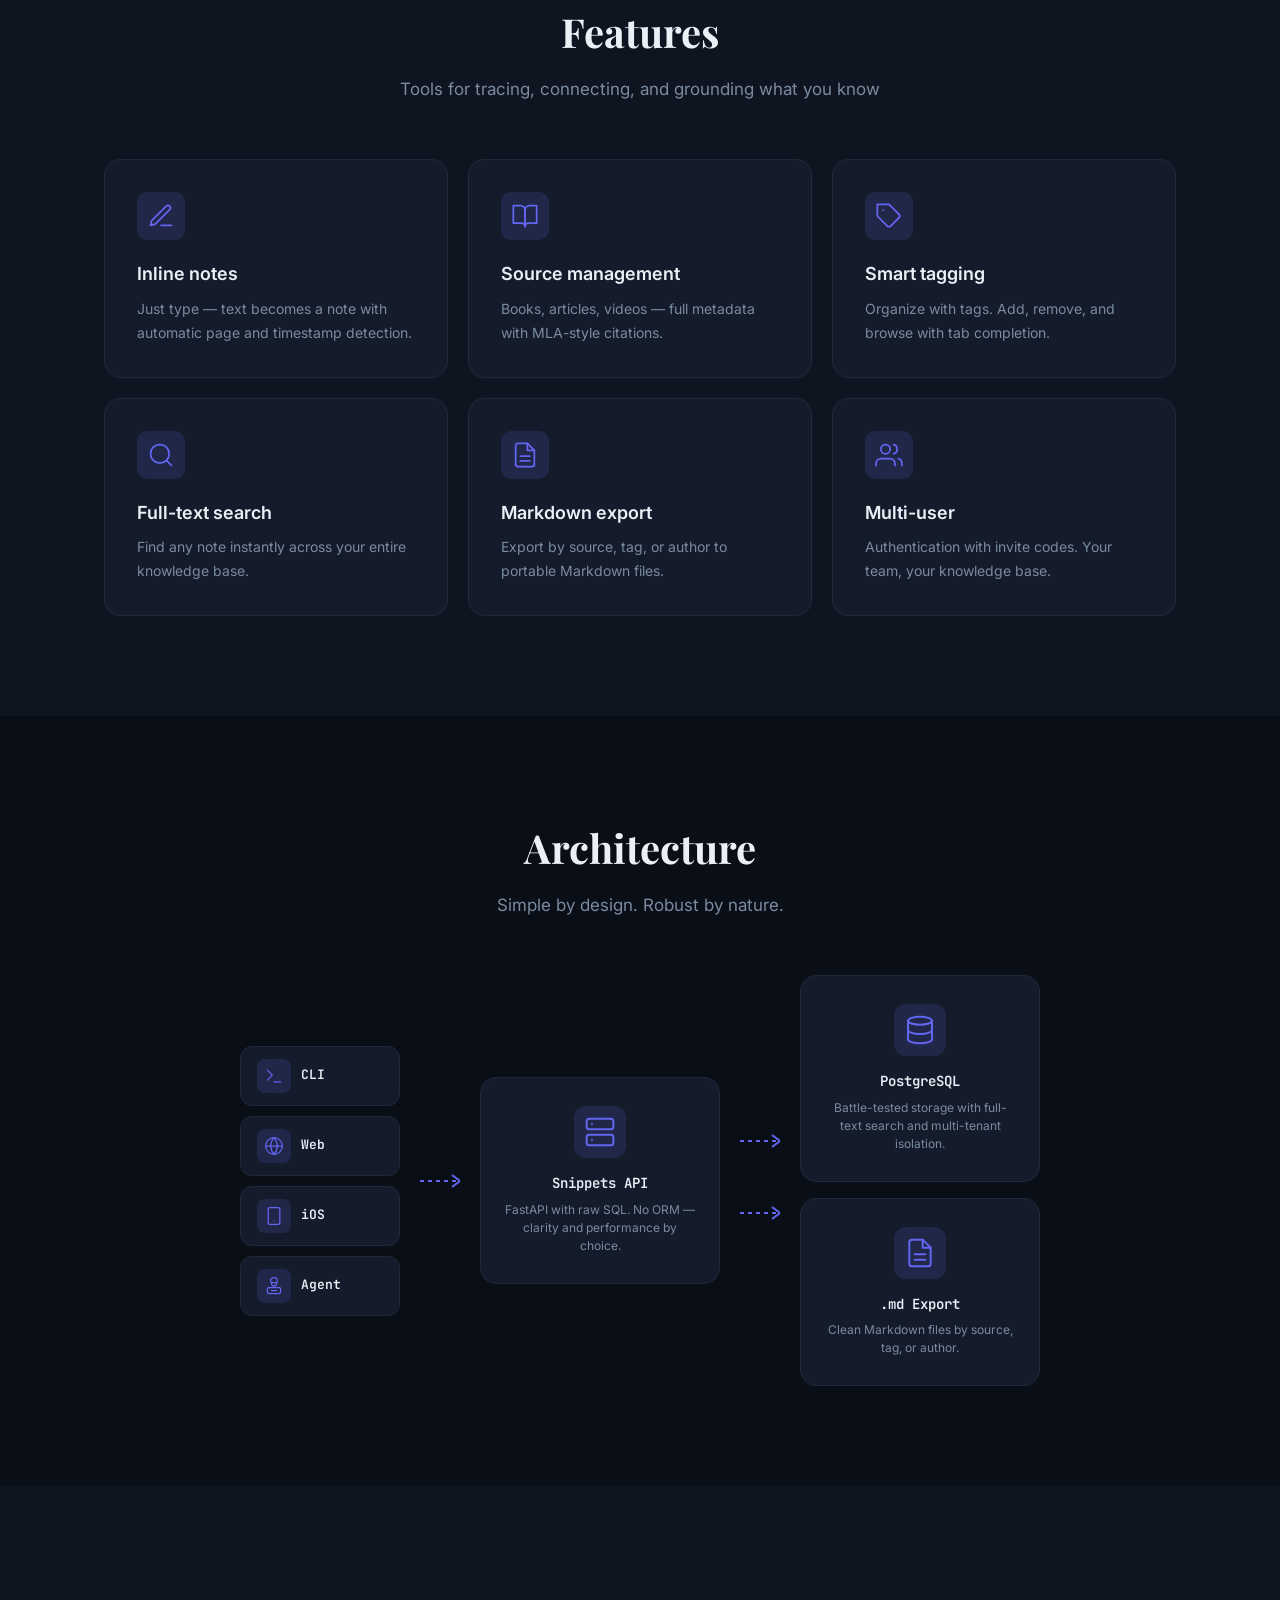
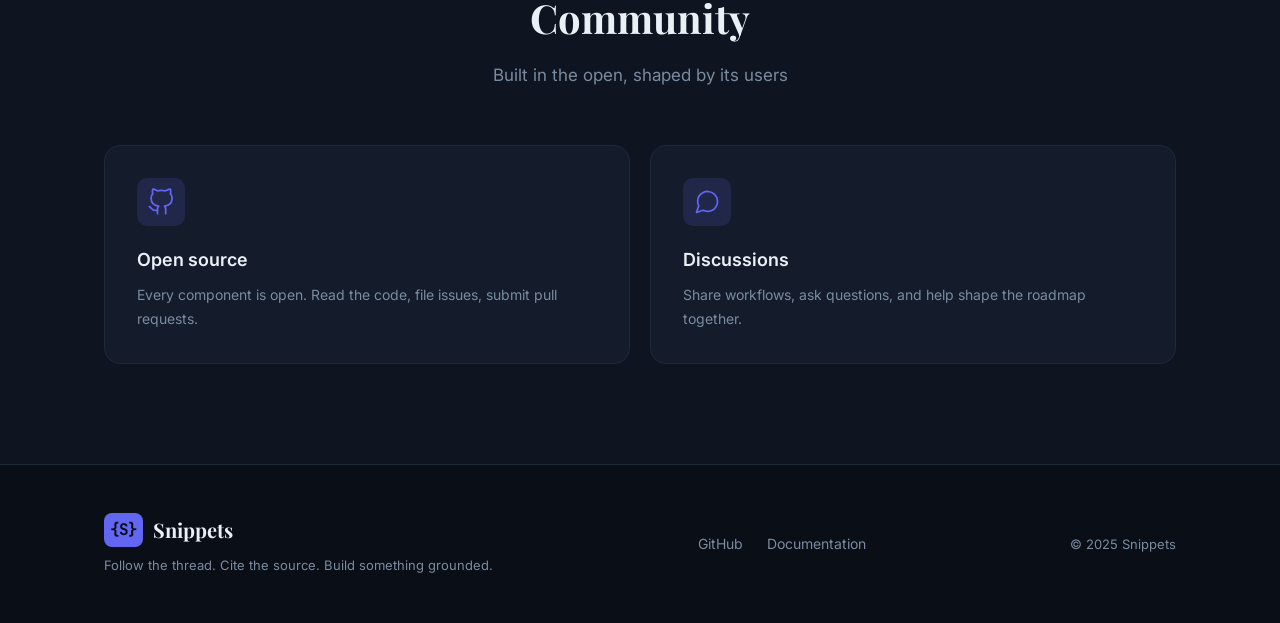
==== commit 728ac25f: "Simplify theme toggle to manual-only dark/light switch Remove OS preference auto-detection (prefers-" ====
--- a/index.html
+++ b/index.html
@@ -29,7 +29,6 @@
       </div>
       <div class="nav-actions">
         <button class="theme-toggle" id="theme-toggle" aria-label="Toggle theme">
-          <svg class="icon-auto" width="18" height="18" viewBox="0 0 24 24" fill="none" stroke="currentColor" stroke-width="2" stroke-linecap="round" stroke-linejoin="round"><circle cx="12" cy="12" r="4"/><path d="M12 2v2"/><path d="M12 20v2"/><path d="M4.93 4.93l1.41 1.41"/><path d="M17.66 17.66l1.41 1.41"/><path d="M2 12h2"/><path d="M20 12h2"/><path d="M4.93 19.07l1.41-1.41"/><path d="M17.66 6.34l1.41-1.41"/></svg>
           <svg class="icon-sun" width="18" height="18" viewBox="0 0 24 24" fill="none" stroke="currentColor" stroke-width="2" stroke-linecap="round" stroke-linejoin="round"><circle cx="12" cy="12" r="5"/><path d="M12 1v2"/><path d="M12 21v2"/><path d="M4.22 4.22l1.42 1.42"/><path d="M18.36 18.36l1.42 1.42"/><path d="M1 12h2"/><path d="M21 12h2"/><path d="M4.22 19.78l1.42-1.42"/><path d="M18.36 5.64l1.42-1.42"/></svg>
           <svg class="icon-moon" width="18" height="18" viewBox="0 0 24 24" fill="none" stroke="currentColor" stroke-width="2" stroke-linecap="round" stroke-linejoin="round"><path d="M21 12.79A9 9 0 1 1 11.21 3 7 7 0 0 0 21 12.79z"/></svg>
         </button>
@@ -255,8 +254,8 @@
         <h2 data-i18n="comm.title">Community</h2>
         <p data-i18n="comm.subtitle">Built in the open, shaped by researchers</p>
       </div>
-      <div class="grid grid-3">
-        <a href="https://github.com/banglabs-eu" class="card card-link reveal">
+      <div class="grid grid-2">
+        <a href="https://github.com/banglabs-eu/cli.snippets/blob/main/LICENSE" class="card card-link reveal">
           <div class="card-icon">
             <svg width="28" height="28" viewBox="0 0 24 24" fill="none" stroke="currentColor" stroke-width="1.5" stroke-linecap="round" stroke-linejoin="round"><path d="M9 19c-5 1.5-5-2.5-7-3m14 6v-3.87a3.37 3.37 0 0 0-.94-2.61c3.14-.35 6.44-1.54 6.44-7A5.44 5.44 0 0 0 20 4.77 5.07 5.07 0 0 0 19.91 1S18.73.65 16 2.48a13.38 13.38 0 0 0-7 0C6.27.65 5.09 1 5.09 1A5.07 5.07 0 0 0 5 4.77a5.44 5.44 0 0 0-1.5 3.78c0 5.42 3.3 6.61 6.44 7A3.37 3.37 0 0 0 9 18.13V22"/></svg>
           </div>
@@ -269,13 +268,6 @@
           </div>
           <h3 data-i18n="comm.discuss.title">Discussions</h3>
           <p data-i18n="comm.discuss.desc">Share workflows, ask questions, and help shape the roadmap with other researchers.</p>
-        </a>
-        <a href="https://github.com/banglabs-eu" class="card card-link reveal">
-          <div class="card-icon">
-            <svg width="28" height="28" viewBox="0 0 24 24" fill="none" stroke="currentColor" stroke-width="1.5" stroke-linecap="round" stroke-linejoin="round"><path d="M4 15s1-1 4-1 5 2 8 2 4-1 4-1V3s-1 1-4 1-5-2-8-2-4 1-4 1z"/><line x1="4" y1="22" x2="4" y2="15"/></svg>
-          </div>
-          <h3 data-i18n="comm.contrib.title">Contribute</h3>
-          <p data-i18n="comm.contrib.desc">From bug fixes to new features — the project grows with every contribution.</p>
         </a>
       </div>
     </div>
--- a/style.css
+++ b/style.css
@@ -24,8 +24,7 @@
 }
 
 /* === Light Mode (manual toggle or OS preference) === */
-[data-theme="light"],
-:root:not([data-theme="dark"]):is(.prefers-light) {
+[data-theme="light"] {
   --bg-primary: #f8fafc;
   --bg-secondary: #f1f5f9;
   --bg-card: #ffffff;
@@ -618,13 +617,8 @@
   transition: border-color 0.2s, color 0.2s;
 }
 .theme-toggle:hover { border-color: var(--text-secondary); color: var(--text-primary); }
-.theme-toggle .icon-moon,
 .theme-toggle .icon-sun { display: none; }
-.theme-toggle .icon-auto { display: block; }
-[data-theme="dark"] .theme-toggle .icon-auto,
-[data-theme="dark"] .theme-toggle .icon-sun { display: none; }
-[data-theme="dark"] .theme-toggle .icon-moon { display: block; }
-[data-theme="light"] .theme-toggle .icon-auto,
+.theme-toggle .icon-moon { display: block; }
 [data-theme="light"] .theme-toggle .icon-moon { display: none; }
 [data-theme="light"] .theme-toggle .icon-sun { display: block; }
 
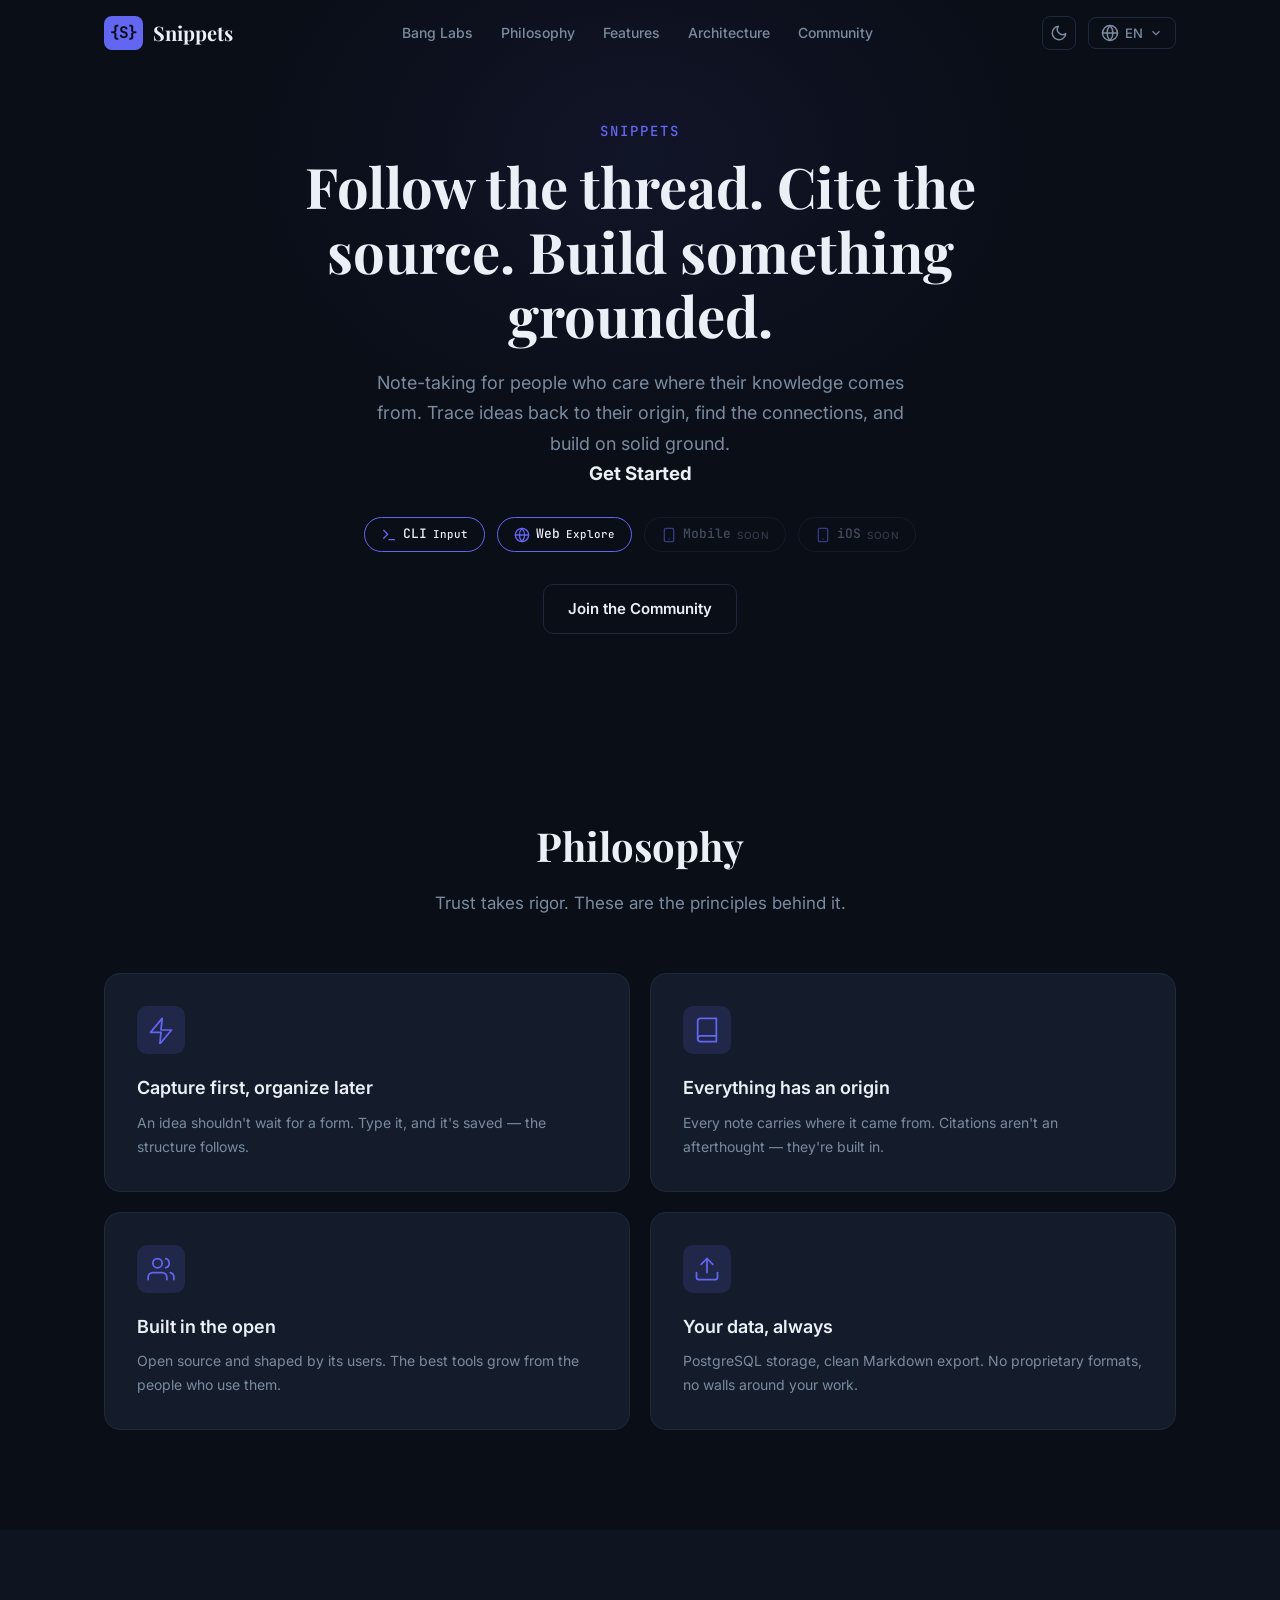
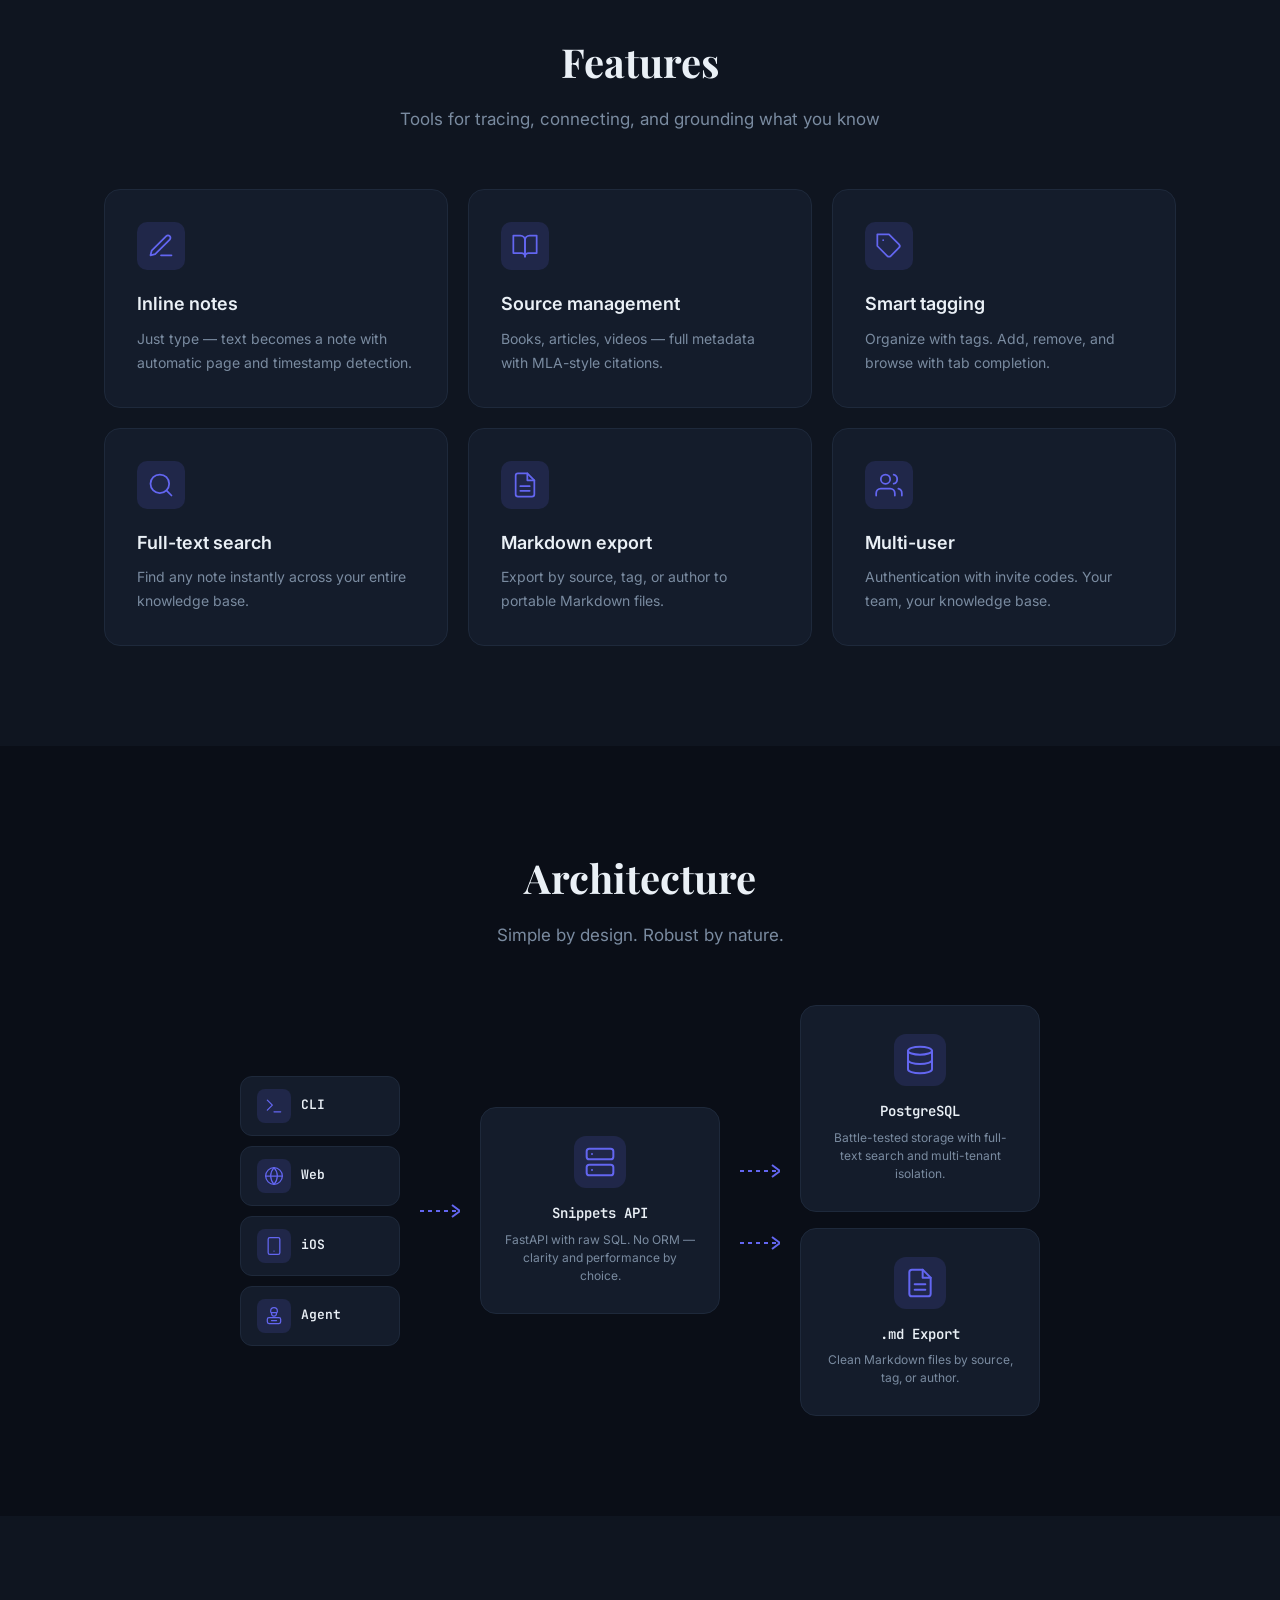
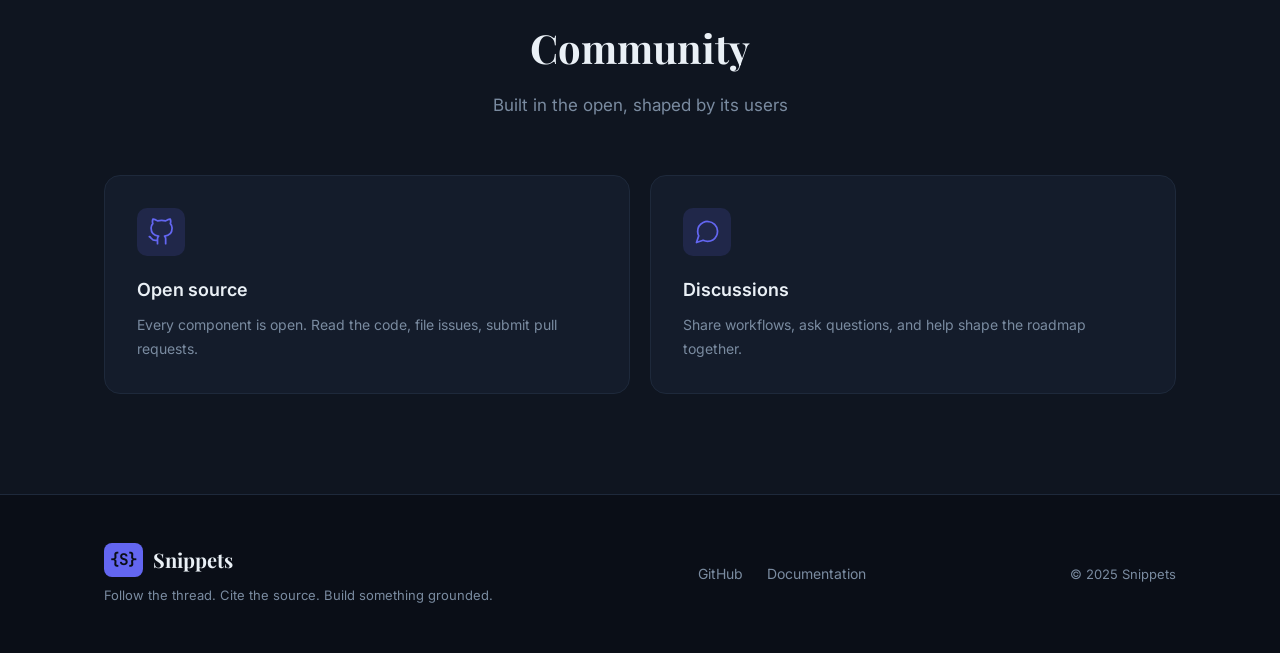
==== commit 34314bf6: "Make Web platform active with link to web.snippets.eu Co-Authored-By: Claude Opus 4.6 <noreply@anthr" ====
--- a/index.html
+++ b/index.html
@@ -3,7 +3,7 @@
 <head>
   <meta charset="UTF-8">
   <meta name="viewport" content="width=device-width, initial-scale=1.0">
-  <title data-i18n="meta.title">Snippets — Follow the thread. Cite the source. Build something grounded.</title>
+  <title data-i18n="meta.title">Snippets — Follow the thread. Cite the source. Ground your knowledge.</title>
   <meta name="description" content="Note-taking tools for people who care where their knowledge comes from. Trace ideas to their source across CLI, web, and mobile.">
   <link rel="icon" href="data:image/svg+xml,<svg xmlns='http://www.w3.org/2000/svg' viewBox='0 0 32 32'><rect width='32' height='32' rx='6' fill='%236366f1'/><text x='16' y='23' text-anchor='middle' font-family='monospace' font-size='16' font-weight='bold' fill='%23ffffff'>{S}</text></svg>">
   <link rel="preconnect" href="https://fonts.googleapis.com">
@@ -54,25 +54,33 @@
       <div class="hero-content">
         <h1>
           <span class="hero-pre">Snippets</span>
-          <span class="hero-tagline" data-i18n="hero.tagline">Follow the thread.<br>Cite the source.<br>Build something grounded.</span>
+          <span class="hero-tagline" data-i18n="hero.tagline">Follow the thread.<br>Cite the source.<br>Ground your knowledge.</span>
         </h1>
         <p class="hero-subtitle" data-i18n="hero.subtitle">Note-taking for people who care where their knowledge comes from. Trace ideas back to their origin, find the connections, and build on solid ground.</p>
-        <div class="hero-platforms">
-          <a href="https://cli.snippets.eu" class="platform-tag platform-active">
-            <svg width="16" height="16" viewBox="0 0 24 24" fill="none" stroke="currentColor" stroke-width="2" stroke-linecap="round" stroke-linejoin="round"><polyline points="4 17 10 11 4 5"/><line x1="12" y1="19" x2="20" y2="19"/></svg>
-            CLI
-          </a>
-          <span class="platform-tag platform-soon">
-            <svg width="16" height="16" viewBox="0 0 24 24" fill="none" stroke="currentColor" stroke-width="2" stroke-linecap="round" stroke-linejoin="round"><circle cx="12" cy="12" r="10"/><line x1="2" y1="12" x2="22" y2="12"/><path d="M12 2a15.3 15.3 0 0 1 4 10 15.3 15.3 0 0 1-4 10 15.3 15.3 0 0 1-4-10 15.3 15.3 0 0 1 4-10z"/></svg>
-            Web <small>soon</small>
-          </span>
-          <span class="platform-tag platform-soon">
-            <svg width="16" height="16" viewBox="0 0 24 24" fill="none" stroke="currentColor" stroke-width="2" stroke-linecap="round" stroke-linejoin="round"><rect x="5" y="2" width="14" height="20" rx="2" ry="2"/><line x1="12" y1="18" x2="12.01" y2="18"/></svg>
-            Mobile <small>soon</small>
-          </span>
+        <div class="hero-get-started">
+          <h3 class="get-started-heading" data-i18n="hero.getStarted">Get Started</h3>
+          <div class="hero-platforms">
+            <a href="https://cli.snippets.eu/#setup" class="platform-tag platform-active">
+              <svg width="16" height="16" viewBox="0 0 24 24" fill="none" stroke="currentColor" stroke-width="2" stroke-linecap="round" stroke-linejoin="round"><polyline points="4 17 10 11 4 5"/><line x1="12" y1="19" x2="20" y2="19"/></svg>
+              CLI
+              <small class="platform-clarifier">Input</small>
+            </a>
+            <a href="https://web.snippets.eu/" class="platform-tag platform-active">
+              <svg width="16" height="16" viewBox="0 0 24 24" fill="none" stroke="currentColor" stroke-width="2" stroke-linecap="round" stroke-linejoin="round"><circle cx="12" cy="12" r="10"/><line x1="2" y1="12" x2="22" y2="12"/><path d="M12 2a15.3 15.3 0 0 1 4 10 15.3 15.3 0 0 1-4 10 15.3 15.3 0 0 1-4-10 15.3 15.3 0 0 1 4-10z"/></svg>
+              Web
+              <small class="platform-clarifier">Explore</small>
+            </a>
+            <span class="platform-tag platform-soon">
+              <svg width="16" height="16" viewBox="0 0 24 24" fill="none" stroke="currentColor" stroke-width="2" stroke-linecap="round" stroke-linejoin="round"><rect x="5" y="2" width="14" height="20" rx="2" ry="2"/><line x1="12" y1="18" x2="12.01" y2="18"/></svg>
+              Mobile <small>soon</small>
+            </span>
+            <span class="platform-tag platform-soon">
+              <svg width="16" height="16" viewBox="0 0 24 24" fill="none" stroke="currentColor" stroke-width="2" stroke-linecap="round" stroke-linejoin="round"><rect x="5" y="2" width="14" height="20" rx="2" ry="2"/><line x1="12" y1="18" x2="12.01" y2="18"/></svg>
+              iOS <small>soon</small>
+            </span>
+          </div>
         </div>
         <div class="hero-ctas">
-          <a href="https://cli.snippets.eu/#setup" class="btn btn-primary" data-i18n="hero.cta">Get Started</a>
           <a href="https://www.reddit.com/r/Snippets_eu/" class="btn btn-secondary" data-i18n="hero.community">Join the Community</a>
         </div>
       </div>
@@ -281,7 +289,7 @@
           <span class="logo-mark">{S}</span>
           <span class="logo-text">Snippets</span>
         </div>
-        <p class="footer-tagline" data-i18n="footer.tagline">Follow the thread. Cite the source. Build something grounded.</p>
+        <p class="footer-tagline" data-i18n="footer.tagline">Follow the thread. Cite the source. Ground your knowledge.</p>
       </div>
       <div class="footer-links">
         <a href="https://github.com" data-i18n="footer.github">GitHub</a>
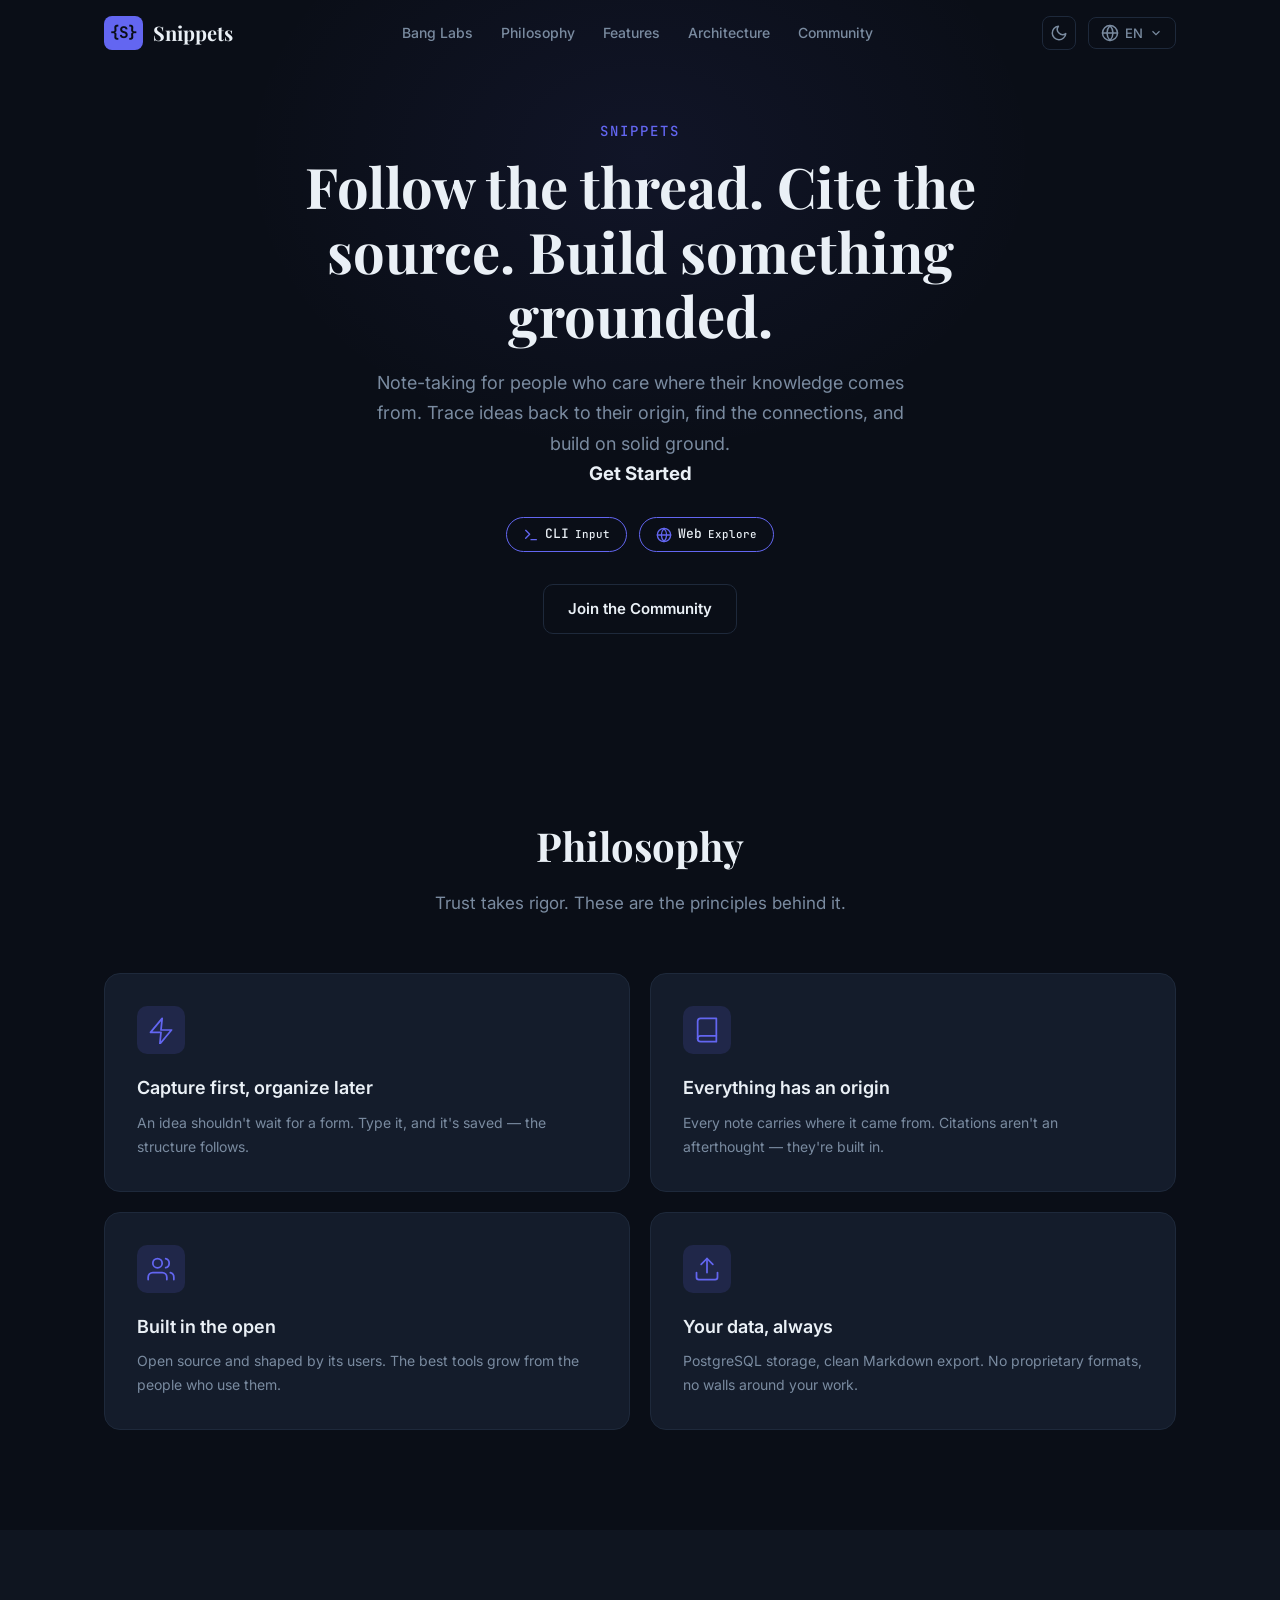
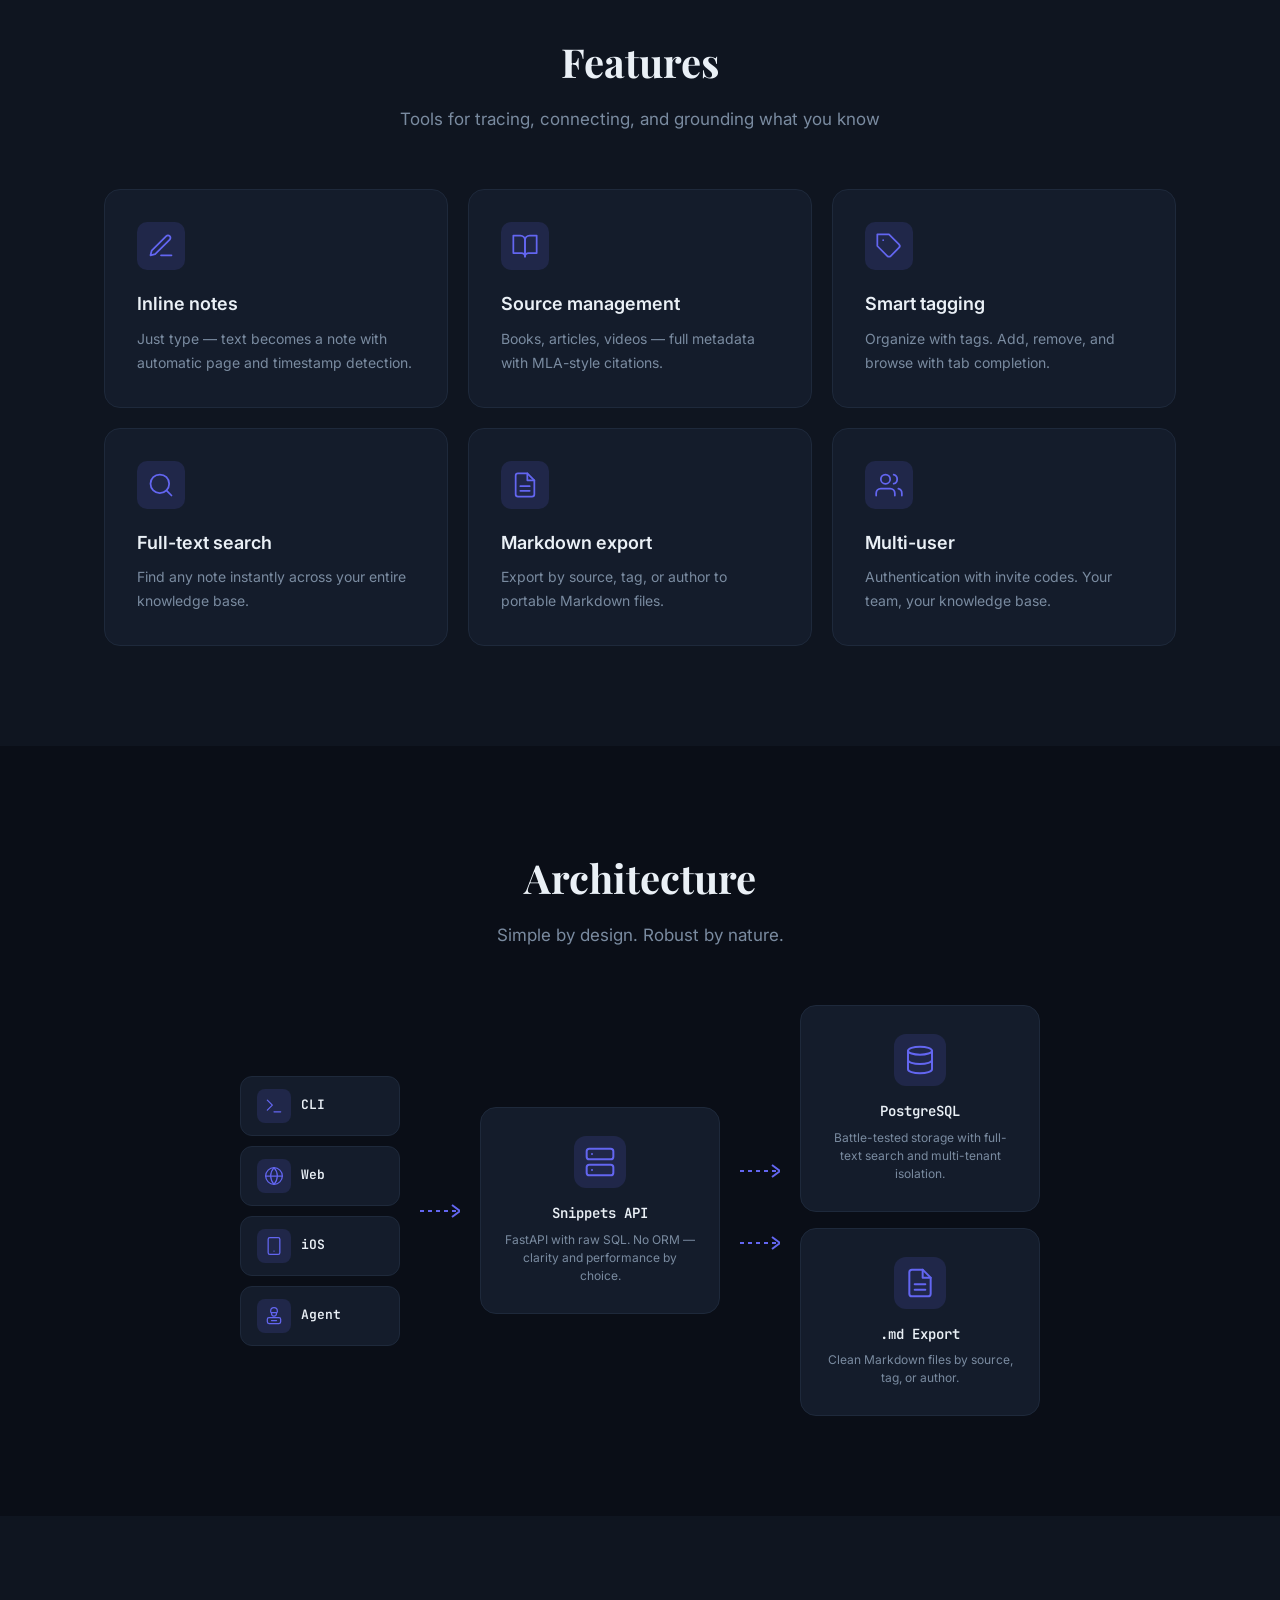
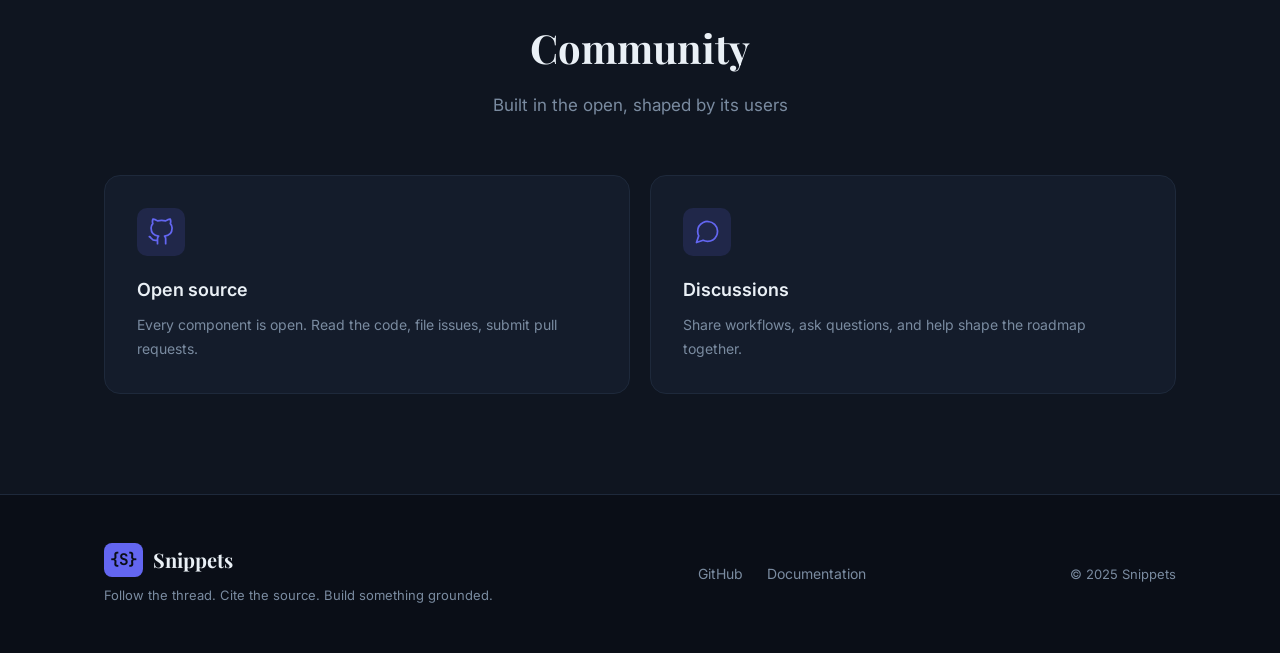
==== commit 9fd1c32e: "Remove Mobile and iOS platform tags from hero Co-Authored-By: Claude Opus 4.6 <noreply@anthropic.com" ====
--- a/index.html
+++ b/index.html
@@ -70,14 +70,6 @@
               Web
               <small class="platform-clarifier">Explore</small>
             </a>
-            <span class="platform-tag platform-soon">
-              <svg width="16" height="16" viewBox="0 0 24 24" fill="none" stroke="currentColor" stroke-width="2" stroke-linecap="round" stroke-linejoin="round"><rect x="5" y="2" width="14" height="20" rx="2" ry="2"/><line x1="12" y1="18" x2="12.01" y2="18"/></svg>
-              Mobile <small>soon</small>
-            </span>
-            <span class="platform-tag platform-soon">
-              <svg width="16" height="16" viewBox="0 0 24 24" fill="none" stroke="currentColor" stroke-width="2" stroke-linecap="round" stroke-linejoin="round"><rect x="5" y="2" width="14" height="20" rx="2" ry="2"/><line x1="12" y1="18" x2="12.01" y2="18"/></svg>
-              iOS <small>soon</small>
-            </span>
           </div>
         </div>
         <div class="hero-ctas">
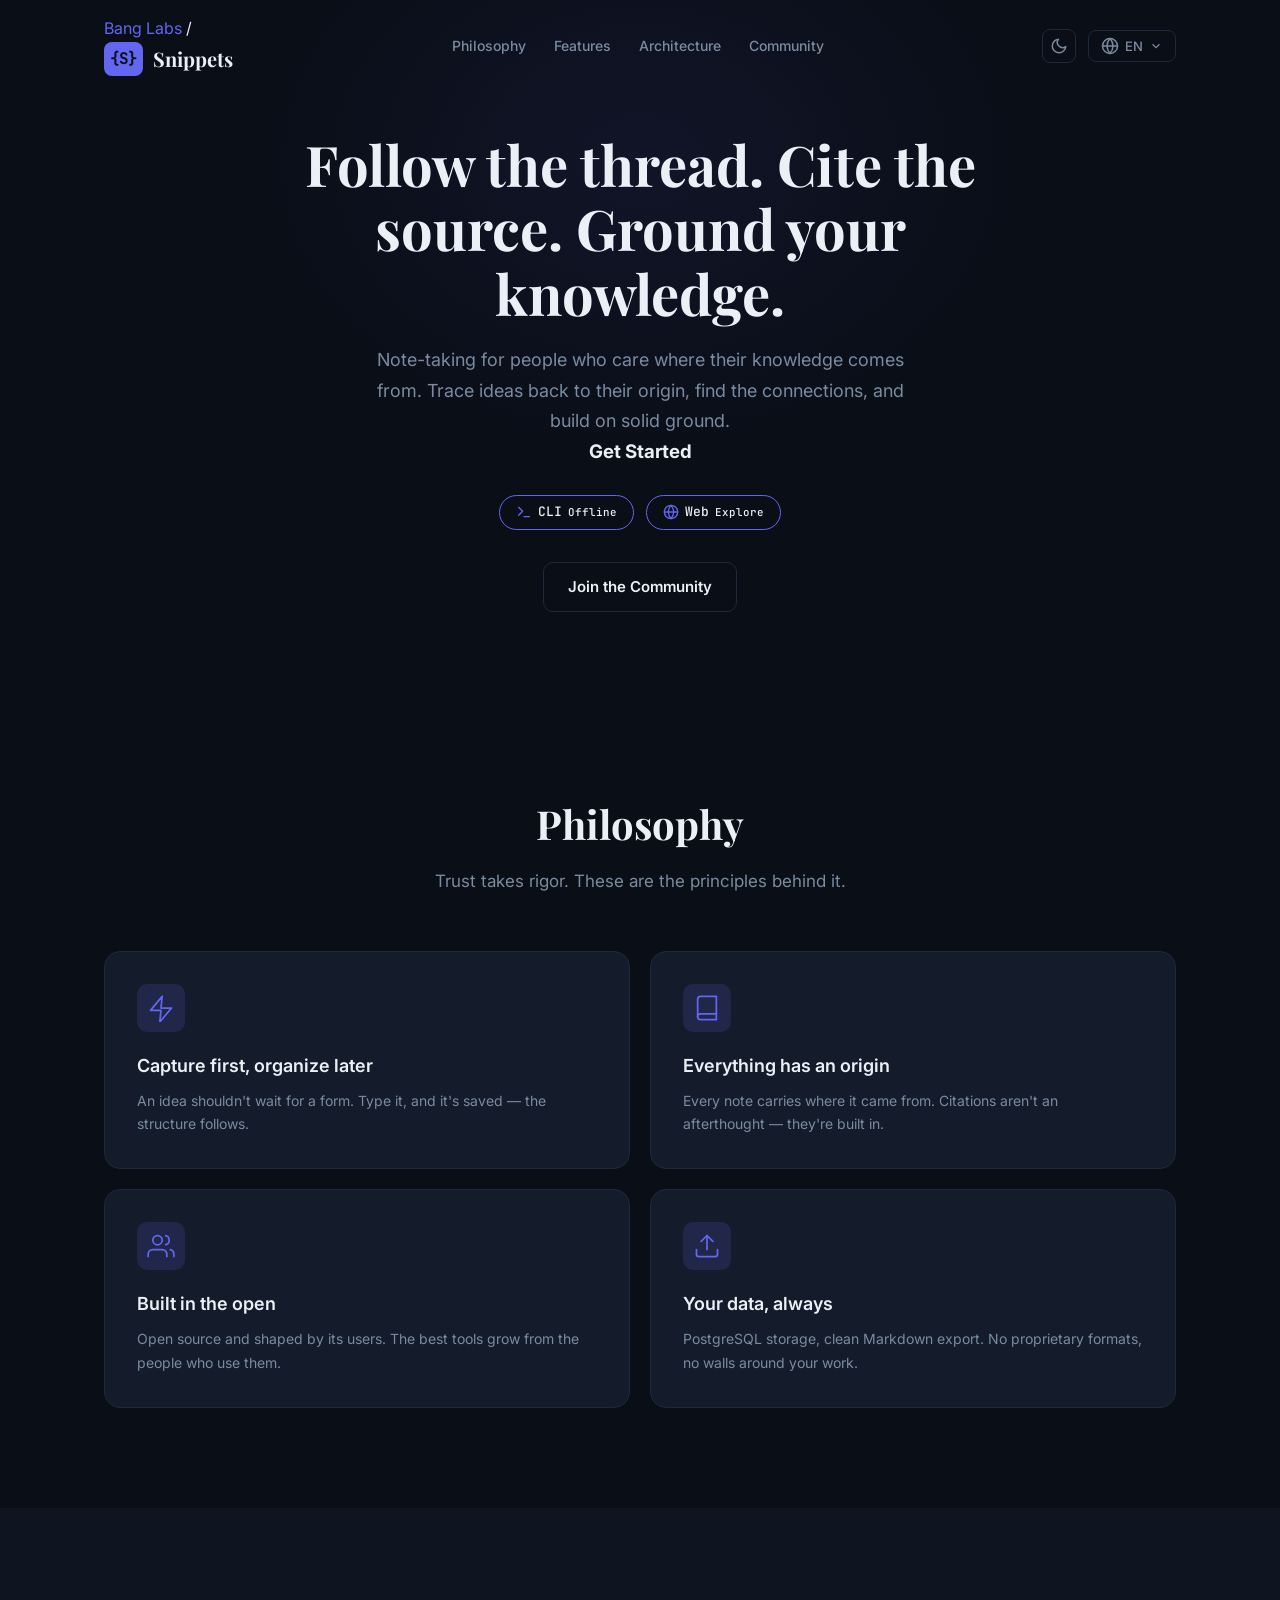
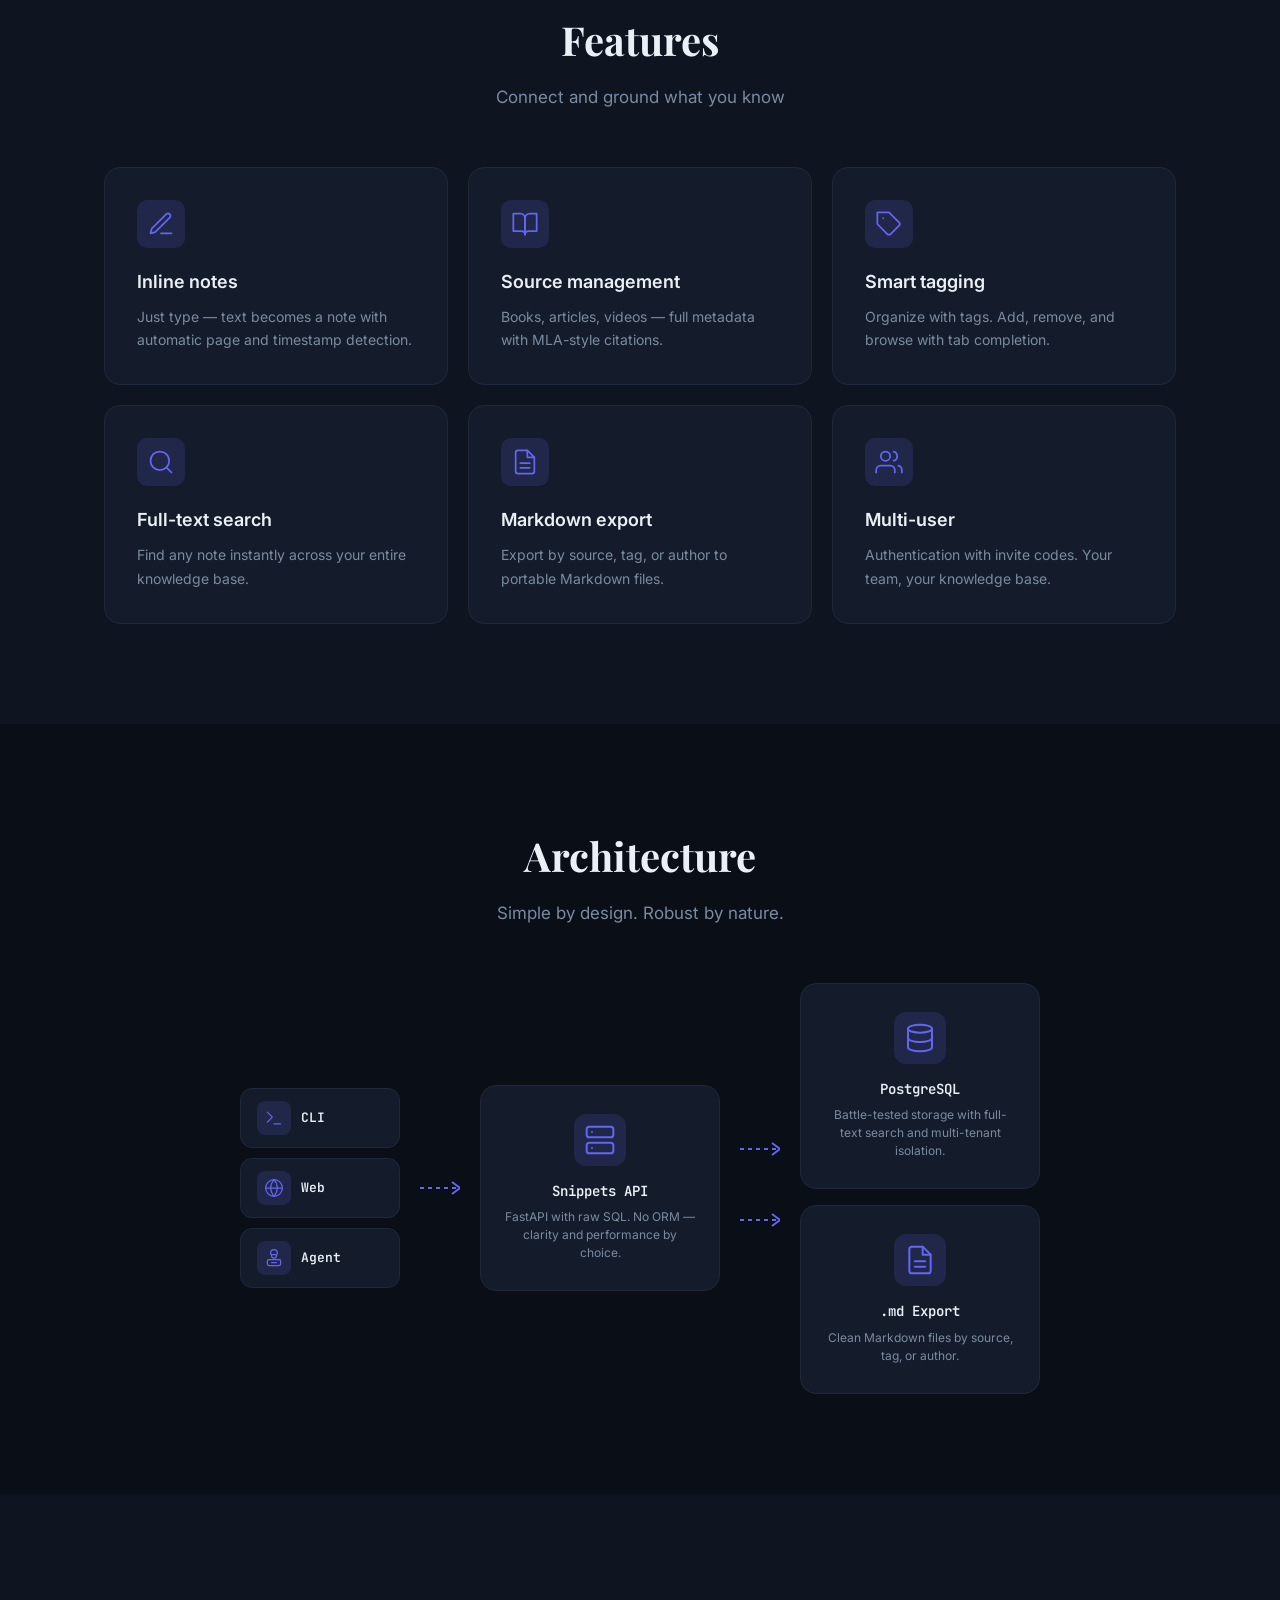
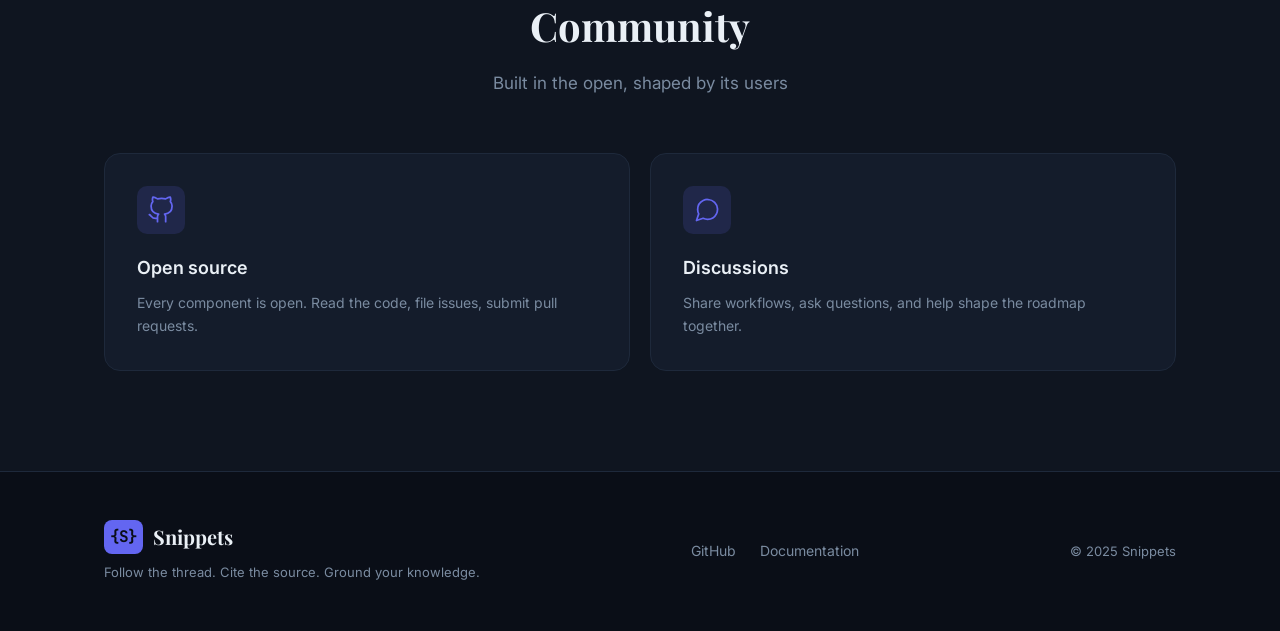
==== commit 287b1fb7: "update" ====
--- a/index.html
+++ b/index.html
@@ -16,12 +16,15 @@
   <!-- Navigation -->
   <nav class="nav" id="nav">
     <div class="container nav-inner">
-      <a href="#" class="nav-logo">
-        <span class="logo-mark">{S}</span>
-        <span class="logo-text">Snippets</span>
-      </a>
+      <div class="nav-breadcrumb">
+        <a href="https://bang-labs.eu" class="nav-banglabs">Bang Labs</a>
+        <span class="breadcrumb-sep">/</span>
+        <a href="#" class="nav-logo">
+          <span class="logo-mark">{S}</span>
+          <span class="logo-text">Snippets</span>
+        </a>
+      </div>
       <div class="nav-links" id="nav-links">
-        <a href="https://bang-labs.eu">Bang Labs</a>
         <a href="#philosophy" data-i18n="nav.philosophy">Philosophy</a>
         <a href="#features" data-i18n="nav.features">Features</a>
         <a href="#architecture" data-i18n="nav.architecture">Architecture</a>
@@ -53,7 +56,7 @@
     <div class="container hero-inner">
       <div class="hero-content">
         <h1>
-          <span class="hero-pre">Snippets</span>
+          <span class="hero-pre"></span>
           <span class="hero-tagline" data-i18n="hero.tagline">Follow the thread.<br>Cite the source.<br>Ground your knowledge.</span>
         </h1>
         <p class="hero-subtitle" data-i18n="hero.subtitle">Note-taking for people who care where their knowledge comes from. Trace ideas back to their origin, find the connections, and build on solid ground.</p>
@@ -63,7 +66,7 @@
             <a href="https://cli.snippets.eu/#setup" class="platform-tag platform-active">
               <svg width="16" height="16" viewBox="0 0 24 24" fill="none" stroke="currentColor" stroke-width="2" stroke-linecap="round" stroke-linejoin="round"><polyline points="4 17 10 11 4 5"/><line x1="12" y1="19" x2="20" y2="19"/></svg>
               CLI
-              <small class="platform-clarifier">Input</small>
+              <small class="platform-clarifier">Offline</small>
             </a>
             <a href="https://web.snippets.eu/" class="platform-tag platform-active">
               <svg width="16" height="16" viewBox="0 0 24 24" fill="none" stroke="currentColor" stroke-width="2" stroke-linecap="round" stroke-linejoin="round"><circle cx="12" cy="12" r="10"/><line x1="2" y1="12" x2="22" y2="12"/><path d="M12 2a15.3 15.3 0 0 1 4 10 15.3 15.3 0 0 1-4 10 15.3 15.3 0 0 1-4-10 15.3 15.3 0 0 1 4-10z"/></svg>
@@ -124,7 +127,7 @@
     <div class="container">
       <div class="section-header reveal">
         <h2 data-i18n="feat.title">Features</h2>
-        <p data-i18n="feat.subtitle">Tools for tracing, connecting, and grounding what you know</p>
+        <p data-i18n="feat.subtitle">Connect and ground what you know</p>
       </div>
       <div class="grid grid-3x2">
         <div class="card reveal">
@@ -193,12 +196,6 @@
               <svg width="20" height="20" viewBox="0 0 24 24" fill="none" stroke="currentColor" stroke-width="1.5" stroke-linecap="round" stroke-linejoin="round"><circle cx="12" cy="12" r="10"/><line x1="2" y1="12" x2="22" y2="12"/><path d="M12 2a15.3 15.3 0 0 1 4 10 15.3 15.3 0 0 1-4 10 15.3 15.3 0 0 1-4-10 15.3 15.3 0 0 1 4-10z"/></svg>
             </div>
             <span>Web</span>
-          </div>
-          <div class="arch-client">
-            <div class="arch-client-icon">
-              <svg width="20" height="20" viewBox="0 0 24 24" fill="none" stroke="currentColor" stroke-width="1.5" stroke-linecap="round" stroke-linejoin="round"><rect x="5" y="2" width="14" height="20" rx="2" ry="2"/><line x1="12" y1="18" x2="12.01" y2="18"/></svg>
-            </div>
-            <span>iOS</span>
           </div>
           <div class="arch-client">
             <div class="arch-client-icon">
@@ -295,5 +292,6 @@
 
   <script src="i18n.js?v=6"></script>
   <script src="main.js?v=6"></script>
+  <script src="https://bang-labs.eu/glyphclock-widget.js"></script>
 </body>
 </html>
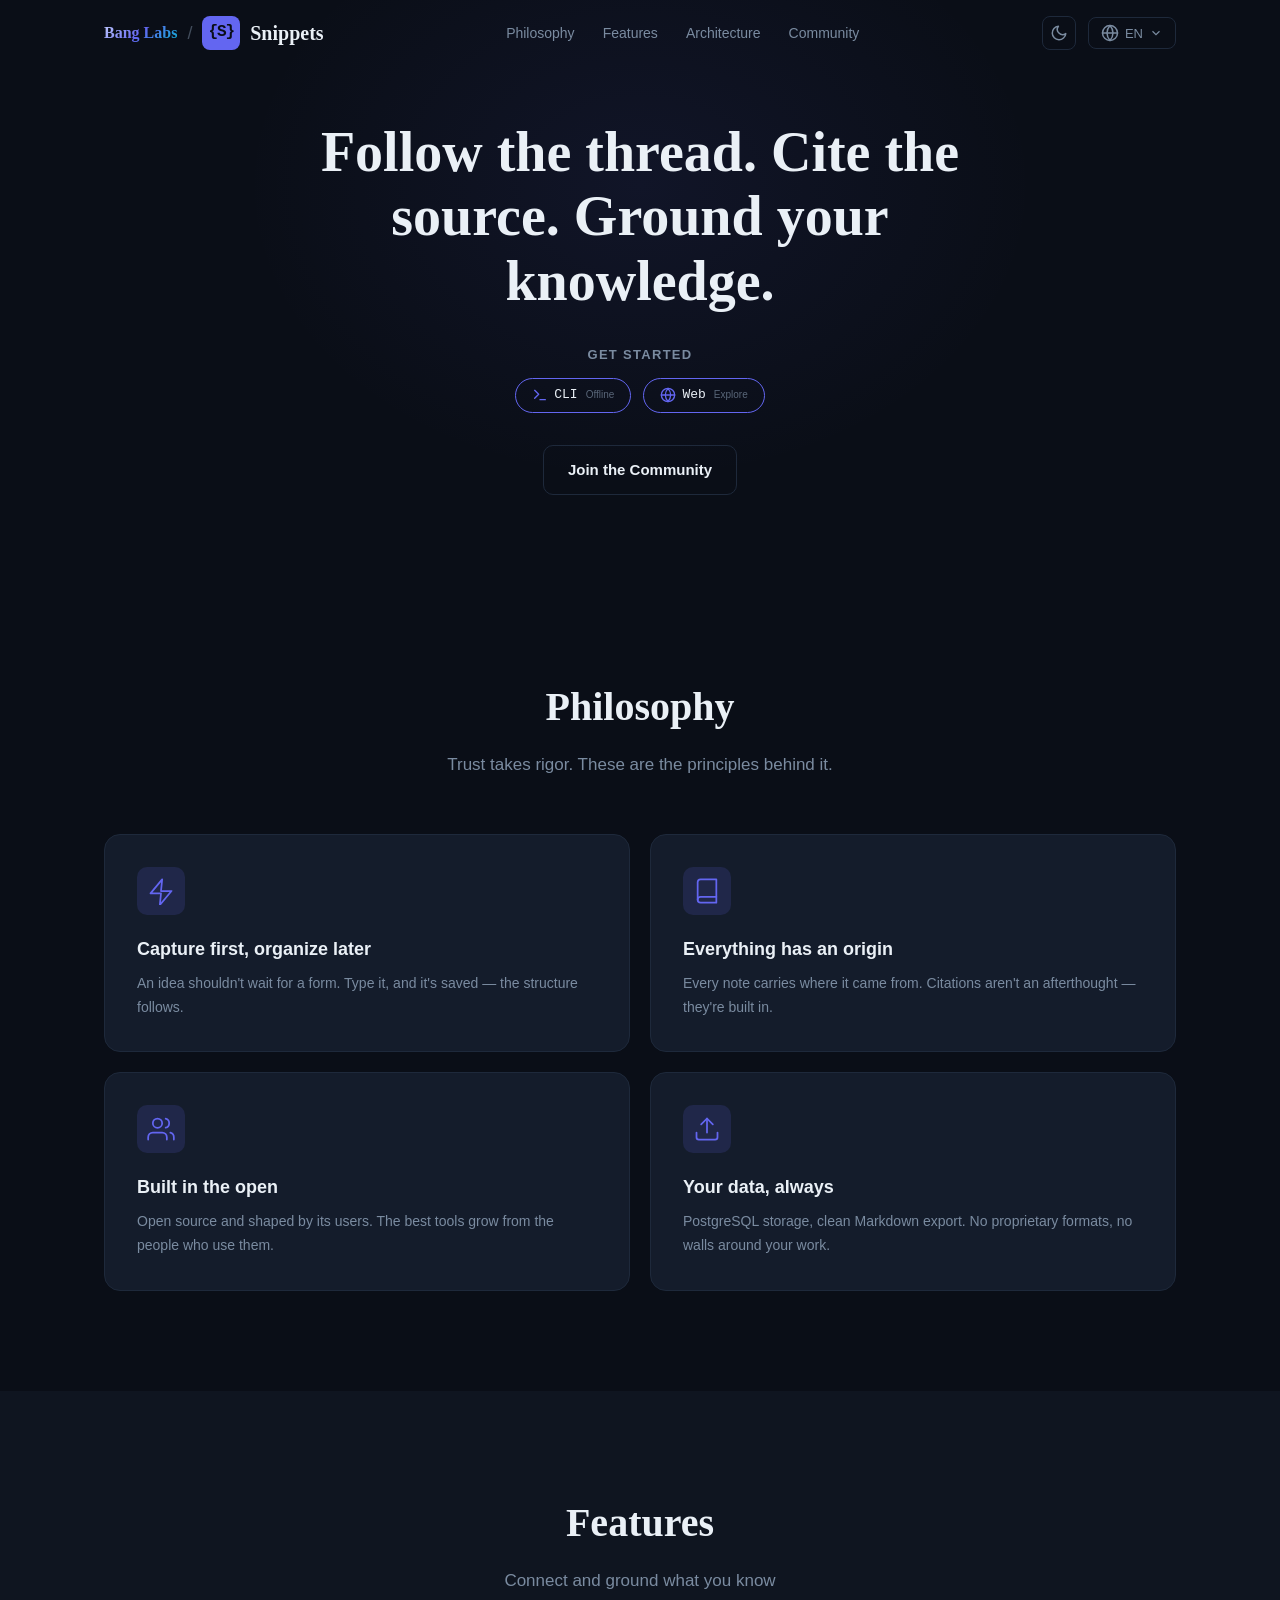
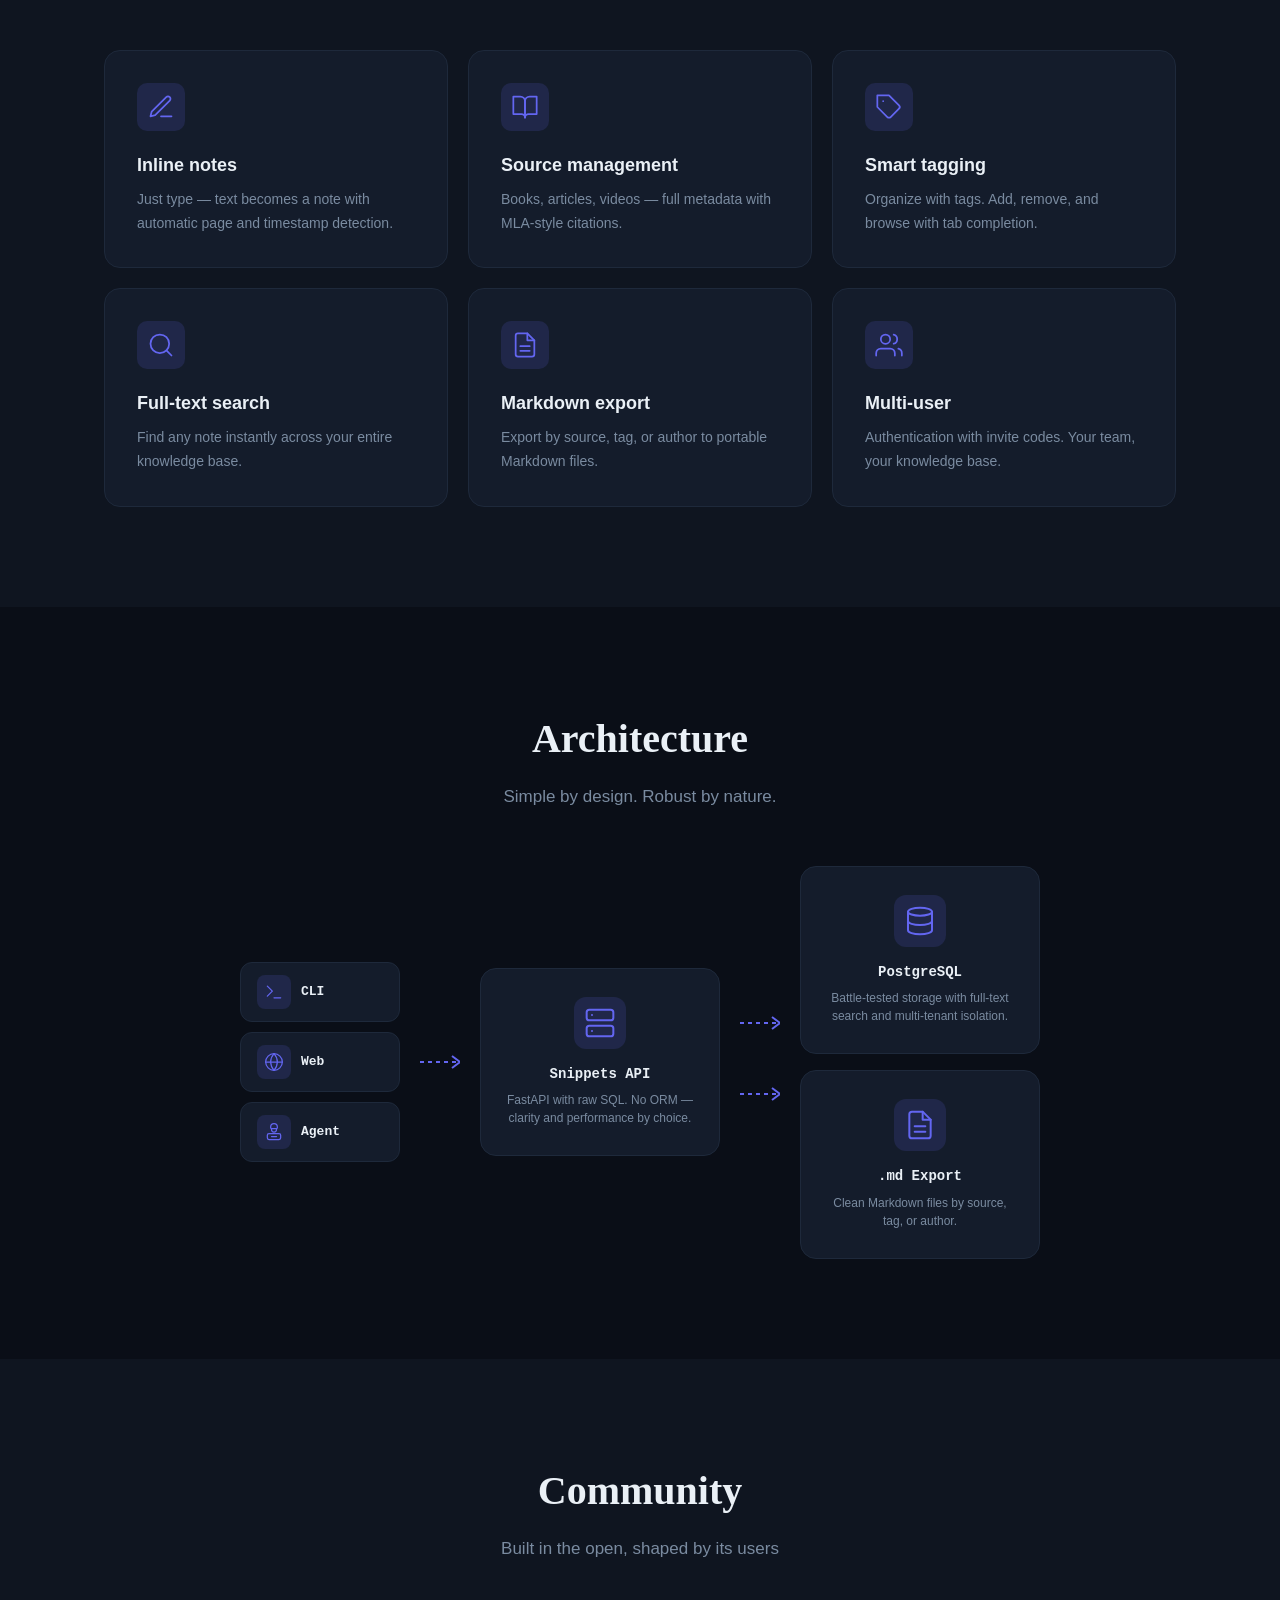
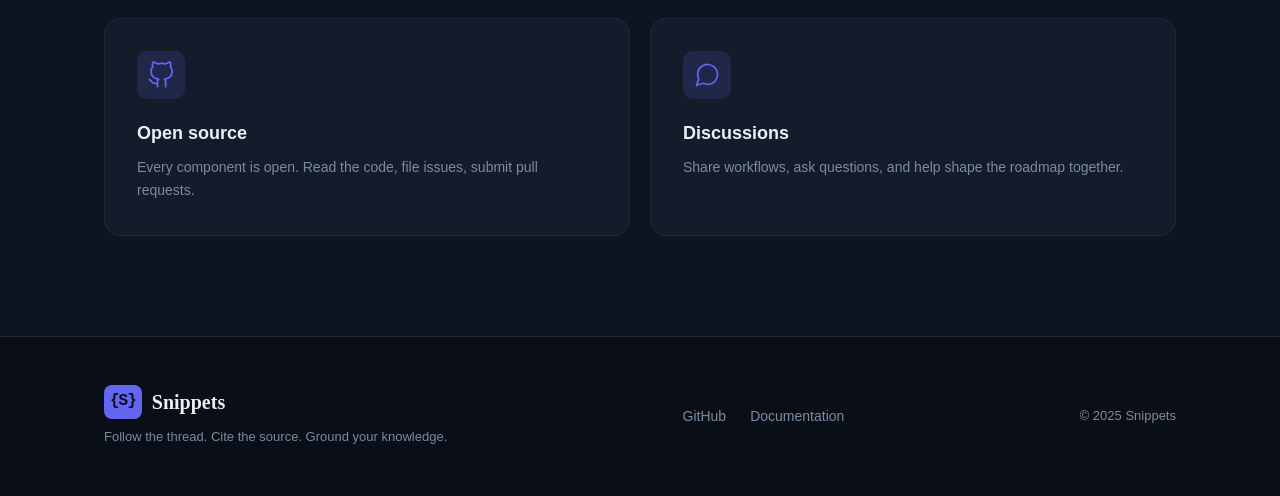
==== commit b3e41acd: "Remove hero subtitle Co-Authored-By: Claude Opus 4.6 <noreply@anthropic.com>" ====
--- a/index.html
+++ b/index.html
@@ -4,7 +4,19 @@
   <meta charset="UTF-8">
   <meta name="viewport" content="width=device-width, initial-scale=1.0">
   <title data-i18n="meta.title">Snippets — Follow the thread. Cite the source. Ground your knowledge.</title>
-  <meta name="description" content="Note-taking tools for people who care where their knowledge comes from. Trace ideas to their source across CLI, web, and mobile.">
+  <meta name="description" content="Note-taking for people who care where their knowledge comes from. Capture notes with sources, citations, and tags across CLI and web.">
+  <link rel="canonical" href="https://snippets.eu/">
+  <meta http-equiv="Content-Security-Policy" content="default-src 'self'; script-src 'self' https://bang-labs.eu; style-src 'self' 'unsafe-inline' https://fonts.googleapis.com; font-src https://fonts.gstatic.com; connect-src 'self'; img-src 'self' data:; frame-ancestors 'none';">
+  <meta name="author" content="Bang Labs">
+  <meta property="og:type" content="website">
+  <meta property="og:url" content="https://snippets.eu/">
+  <meta property="og:title" content="Snippets — Follow the thread. Cite the source. Ground your knowledge.">
+  <meta property="og:description" content="Note-taking for people who care where their knowledge comes from. Capture notes with sources, citations, and tags across CLI and web.">
+  <meta property="og:site_name" content="Snippets">
+  <meta property="og:locale" content="en_US">
+  <meta name="twitter:card" content="summary">
+  <meta name="twitter:title" content="Snippets — Follow the thread. Cite the source. Ground your knowledge.">
+  <meta name="twitter:description" content="Note-taking for people who care where their knowledge comes from. Capture notes with sources, citations, and tags across CLI and web.">
   <link rel="icon" href="data:image/svg+xml,<svg xmlns='http://www.w3.org/2000/svg' viewBox='0 0 32 32'><rect width='32' height='32' rx='6' fill='%236366f1'/><text x='16' y='23' text-anchor='middle' font-family='monospace' font-size='16' font-weight='bold' fill='%23ffffff'>{S}</text></svg>">
   <link rel="preconnect" href="https://fonts.googleapis.com">
   <link rel="preconnect" href="https://fonts.gstatic.com" crossorigin>
@@ -56,10 +68,8 @@
     <div class="container hero-inner">
       <div class="hero-content">
         <h1>
-          <span class="hero-pre"></span>
           <span class="hero-tagline" data-i18n="hero.tagline">Follow the thread.<br>Cite the source.<br>Ground your knowledge.</span>
         </h1>
-        <p class="hero-subtitle" data-i18n="hero.subtitle">Note-taking for people who care where their knowledge comes from. Trace ideas back to their origin, find the connections, and build on solid ground.</p>
         <div class="hero-get-started">
           <h3 class="get-started-heading" data-i18n="hero.getStarted">Get Started</h3>
           <div class="hero-platforms">
@@ -82,6 +92,8 @@
     </div>
   </section>
 
+  <main>
+
   <!-- Philosophy -->
   <section class="section" id="philosophy">
     <div class="container">
@@ -269,6 +281,8 @@
       </div>
     </div>
   </section>
+
+  </main>
 
   <!-- Footer -->
   <footer class="footer">
@@ -290,8 +304,38 @@
     </div>
   </footer>
 
+  <script type="application/ld+json">
+  {
+    "@context": "https://schema.org",
+    "@graph": [
+      {
+        "@type": "Organization",
+        "name": "Bang Labs",
+        "url": "https://bang-labs.eu"
+      },
+      {
+        "@type": "WebSite",
+        "name": "Snippets",
+        "url": "https://snippets.eu/",
+        "description": "Note-taking for people who care where their knowledge comes from. Capture notes with sources, citations, and tags across CLI and web.",
+        "publisher": { "@type": "Organization", "name": "Bang Labs" }
+      },
+      {
+        "@type": "SoftwareApplication",
+        "name": "Snippets",
+        "applicationCategory": "ProductivityApplication",
+        "operatingSystem": "Linux, macOS, Web",
+        "url": "https://snippets.eu/",
+        "description": "Note-taking with built-in citations, source management, smart tagging, and full-text search.",
+        "offers": { "@type": "Offer", "price": "0", "priceCurrency": "EUR" },
+        "author": { "@type": "Organization", "name": "Bang Labs" }
+      }
+    ]
+  }
+  </script>
+
   <script src="i18n.js?v=6"></script>
   <script src="main.js?v=6"></script>
-  <script src="https://bang-labs.eu/glyphclock-widget.js"></script>
+  <script src="https://bang-labs.eu/glyphclock-widget.js" integrity="sha384-tB6YwAp9emn8hO+s3+Cc0ew0igxVhoOeEI5VdA+BWaw7XKLpqK4XAIV58x1OSbnY" crossorigin="anonymous"></script>
 </body>
 </html>
--- a/style.css
+++ b/style.css
@@ -113,6 +113,32 @@
   font-size: 20px;
   font-weight: 700;
 }
+.nav-breadcrumb {
+  display: flex;
+  align-items: center;
+  gap: 10px;
+}
+.nav-banglabs {
+  font-size: 16px;
+  font-weight: 700;
+  font-family: var(--font-heading);
+  background: linear-gradient(135deg, #c7d2fe, #6366f1, #06b6d4);
+  -webkit-background-clip: text;
+  background-clip: text;
+  -webkit-text-fill-color: transparent;
+  text-decoration: none;
+  transition: opacity 0.2s;
+}
+.nav-banglabs:hover {
+  opacity: 0.8;
+}
+.breadcrumb-sep {
+  color: var(--text-secondary);
+  font-size: 18px;
+  font-weight: 300;
+  opacity: 0.5;
+  user-select: none;
+}
 .nav-links {
   display: flex;
   gap: 28px;
@@ -229,16 +255,6 @@
   align-items: center;
 }
 .hero-content { position: relative; z-index: 1; text-align: center; max-width: 700px; }
-.hero-pre {
-  display: block;
-  font-family: var(--font-mono);
-  font-size: 14px;
-  font-weight: 500;
-  color: var(--accent);
-  letter-spacing: 2px;
-  text-transform: uppercase;
-  margin-bottom: 12px;
-}
 .hero-tagline {
   display: block;
   font-family: var(--font-heading);
@@ -247,20 +263,23 @@
   line-height: 1.15;
   color: var(--text-primary);
 }
-.hero-subtitle {
-  margin-top: 20px;
-  font-size: 18px;
-  color: var(--text-secondary);
-  max-width: 560px;
-  margin-left: auto;
-  margin-right: auto;
-  line-height: 1.7;
+.hero-get-started {
+  margin-top: 32px;
+  text-align: center;
+}
+.get-started-heading {
+  font-family: var(--font-body);
+  font-size: 13px;
+  font-weight: 600;
+  text-transform: uppercase;
+  letter-spacing: 0.1em;
+  color: var(--text-secondary);
+  margin-bottom: 12px;
 }
 .hero-platforms {
   display: flex;
   justify-content: center;
   gap: 12px;
-  margin-top: 28px;
   flex-wrap: wrap;
 }
 .platform-tag {
@@ -286,6 +305,13 @@
   text-transform: uppercase;
   letter-spacing: 0.05em;
   opacity: 0.7;
+}
+.platform-clarifier {
+  font-size: 10px;
+  font-family: var(--font-body);
+  color: var(--text-secondary);
+  opacity: 0.7;
+  margin-left: 2px;
 }
 .hero-ctas {
   display: flex;
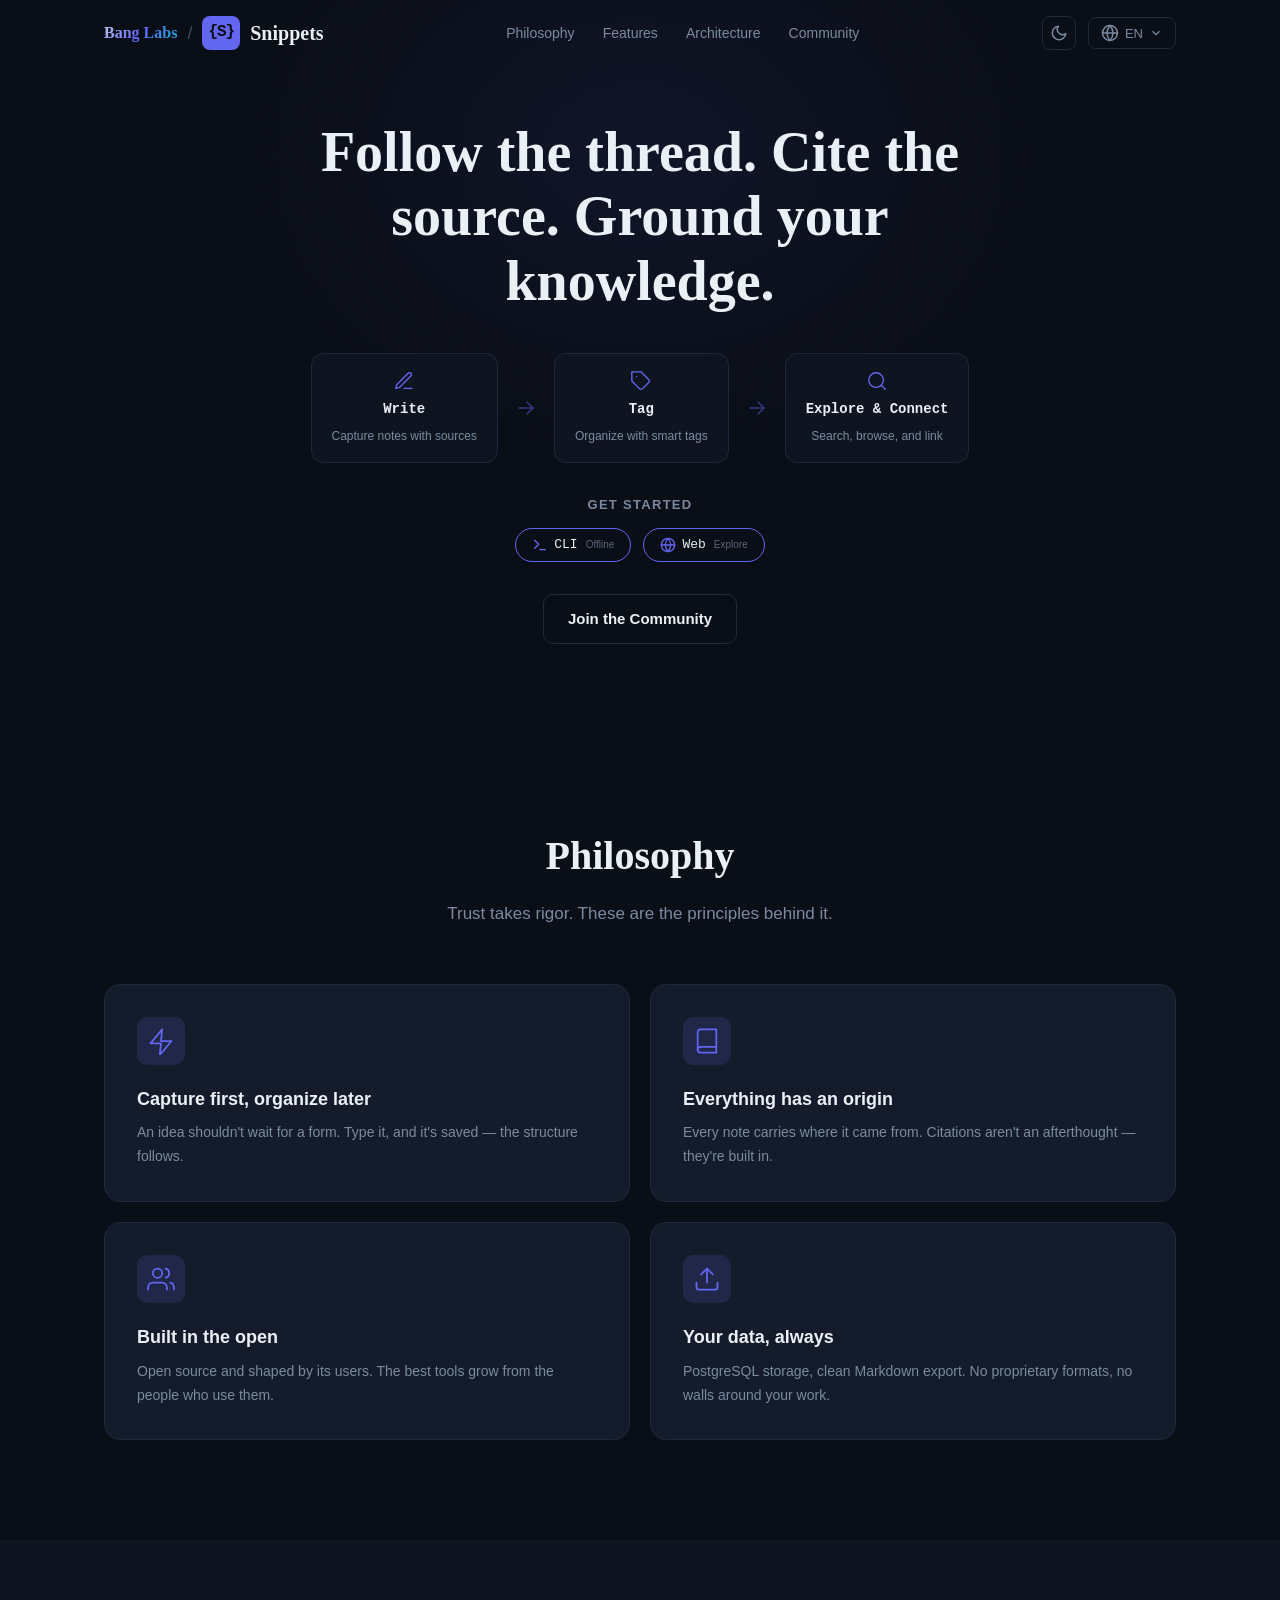
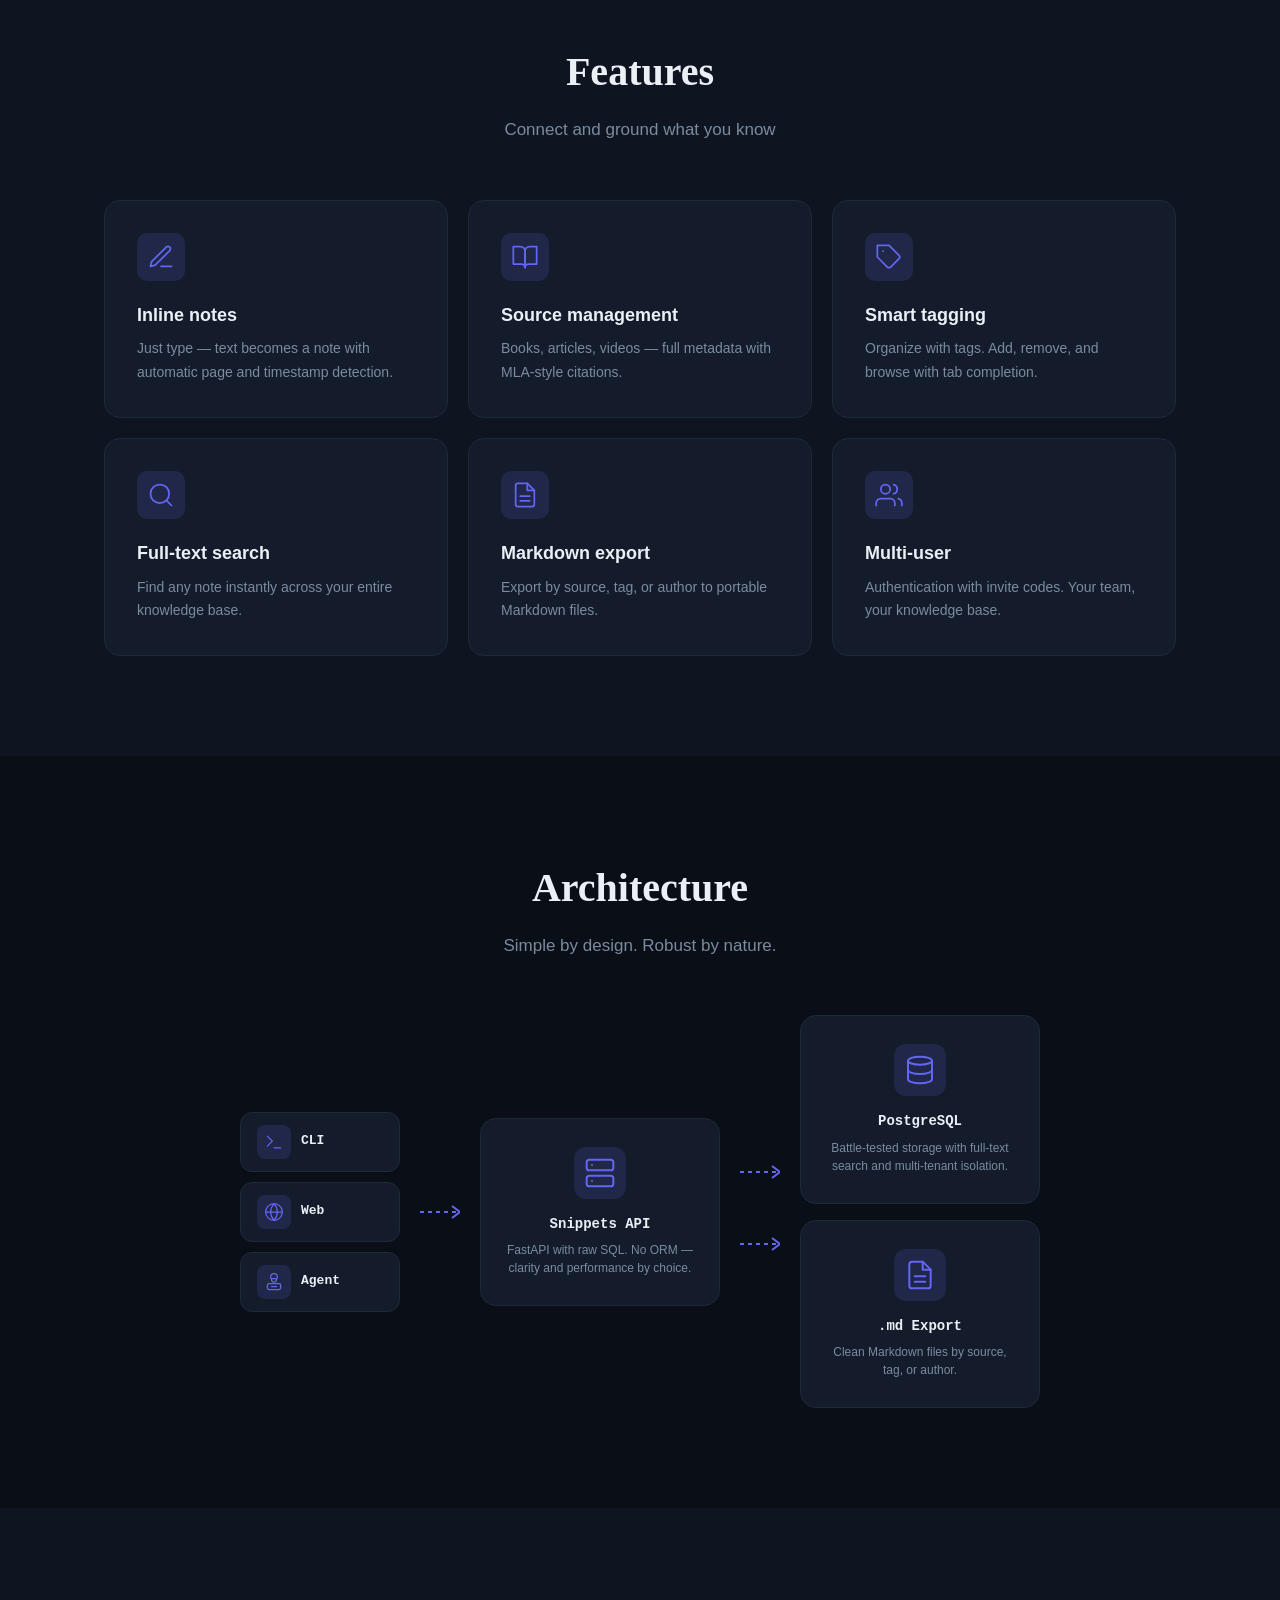
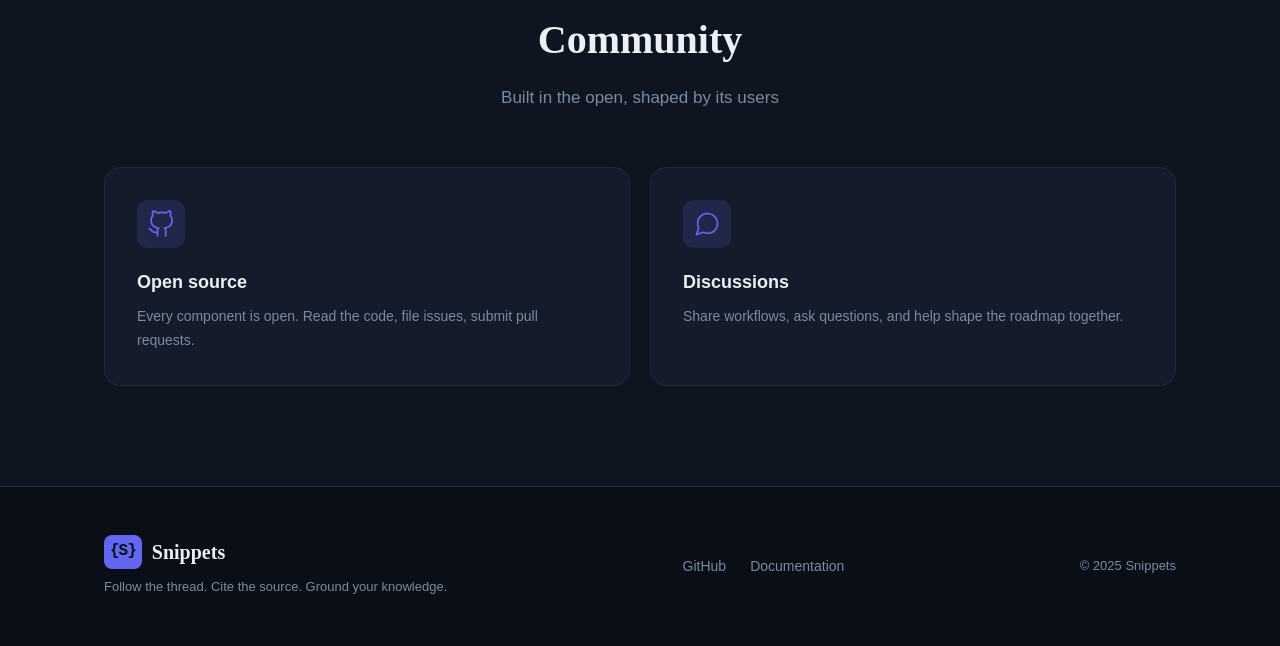
==== commit ea4dd871: "new flow explained" ====
--- a/index.html
+++ b/index.html
@@ -70,6 +70,35 @@
         <h1>
           <span class="hero-tagline" data-i18n="hero.tagline">Follow the thread.<br>Cite the source.<br>Ground your knowledge.</span>
         </h1>
+        <div class="hero-flow">
+          <div class="flow-step">
+            <div class="flow-icon">
+              <svg width="22" height="22" viewBox="0 0 24 24" fill="none" stroke="currentColor" stroke-width="1.5" stroke-linecap="round" stroke-linejoin="round"><path d="M12 20h9"/><path d="M16.5 3.5a2.121 2.121 0 0 1 3 3L7 19l-4 1 1-4L16.5 3.5z"/></svg>
+            </div>
+            <span class="flow-label">Write</span>
+            <span class="flow-desc">Capture notes with sources</span>
+          </div>
+          <div class="flow-arrow">
+            <svg width="24" height="24" viewBox="0 0 24 24" fill="none" stroke="currentColor" stroke-width="1.5" stroke-linecap="round" stroke-linejoin="round"><path d="M5 12h14"/><path d="M13 6l6 6-6 6"/></svg>
+          </div>
+          <div class="flow-step">
+            <div class="flow-icon">
+              <svg width="22" height="22" viewBox="0 0 24 24" fill="none" stroke="currentColor" stroke-width="1.5" stroke-linecap="round" stroke-linejoin="round"><path d="M20.59 13.41l-7.17 7.17a2 2 0 0 1-2.83 0L2 12V2h10l8.59 8.59a2 2 0 0 1 0 2.82z"/><line x1="7" y1="7" x2="7.01" y2="7"/></svg>
+            </div>
+            <span class="flow-label">Tag</span>
+            <span class="flow-desc">Organize with smart tags</span>
+          </div>
+          <div class="flow-arrow">
+            <svg width="24" height="24" viewBox="0 0 24 24" fill="none" stroke="currentColor" stroke-width="1.5" stroke-linecap="round" stroke-linejoin="round"><path d="M5 12h14"/><path d="M13 6l6 6-6 6"/></svg>
+          </div>
+          <div class="flow-step">
+            <div class="flow-icon">
+              <svg width="22" height="22" viewBox="0 0 24 24" fill="none" stroke="currentColor" stroke-width="1.5" stroke-linecap="round" stroke-linejoin="round"><circle cx="11" cy="11" r="8"/><line x1="21" y1="21" x2="16.65" y2="16.65"/></svg>
+            </div>
+            <span class="flow-label">Explore & Connect</span>
+            <span class="flow-desc">Search, browse, and link</span>
+          </div>
+        </div>
         <div class="hero-get-started">
           <h3 class="get-started-heading" data-i18n="hero.getStarted">Get Started</h3>
           <div class="hero-platforms">
--- a/style.css
+++ b/style.css
@@ -263,6 +263,49 @@
   line-height: 1.15;
   color: var(--text-primary);
 }
+.hero-flow {
+  display: flex;
+  align-items: center;
+  justify-content: center;
+  gap: 16px;
+  margin-top: 40px;
+  flex-wrap: wrap;
+}
+.flow-step {
+  display: flex;
+  flex-direction: column;
+  align-items: center;
+  gap: 6px;
+  padding: 16px 20px;
+  border-radius: 12px;
+  border: 1px solid var(--border);
+  background: var(--bg-secondary);
+  transition: border-color 0.2s, background 0.2s;
+  min-width: 120px;
+}
+.flow-icon {
+  color: var(--accent);
+  display: flex;
+  align-items: center;
+  justify-content: center;
+}
+.flow-label {
+  font-family: var(--font-mono);
+  font-size: 14px;
+  font-weight: 600;
+  color: var(--text-primary);
+}
+.flow-desc {
+  font-size: 12px;
+  color: var(--text-secondary);
+  white-space: nowrap;
+}
+.flow-arrow {
+  color: var(--accent);
+  display: flex;
+  align-items: center;
+  opacity: 0.5;
+}
 .hero-get-started {
   margin-top: 32px;
   text-align: center;
@@ -611,6 +654,9 @@
   .hamburger { display: flex; }
   .hero-tagline { font-size: clamp(28px, 7vw, 40px); }
   .hero-tagline br { display: none; }
+  .hero-flow { flex-direction: column; gap: 10px; }
+  .flow-step { min-width: unset; width: 200px; padding: 12px 14px; }
+  .flow-arrow svg { transform: rotate(90deg); }
   .grid-2x2,
   .grid-3x2,
   .grid-3,
